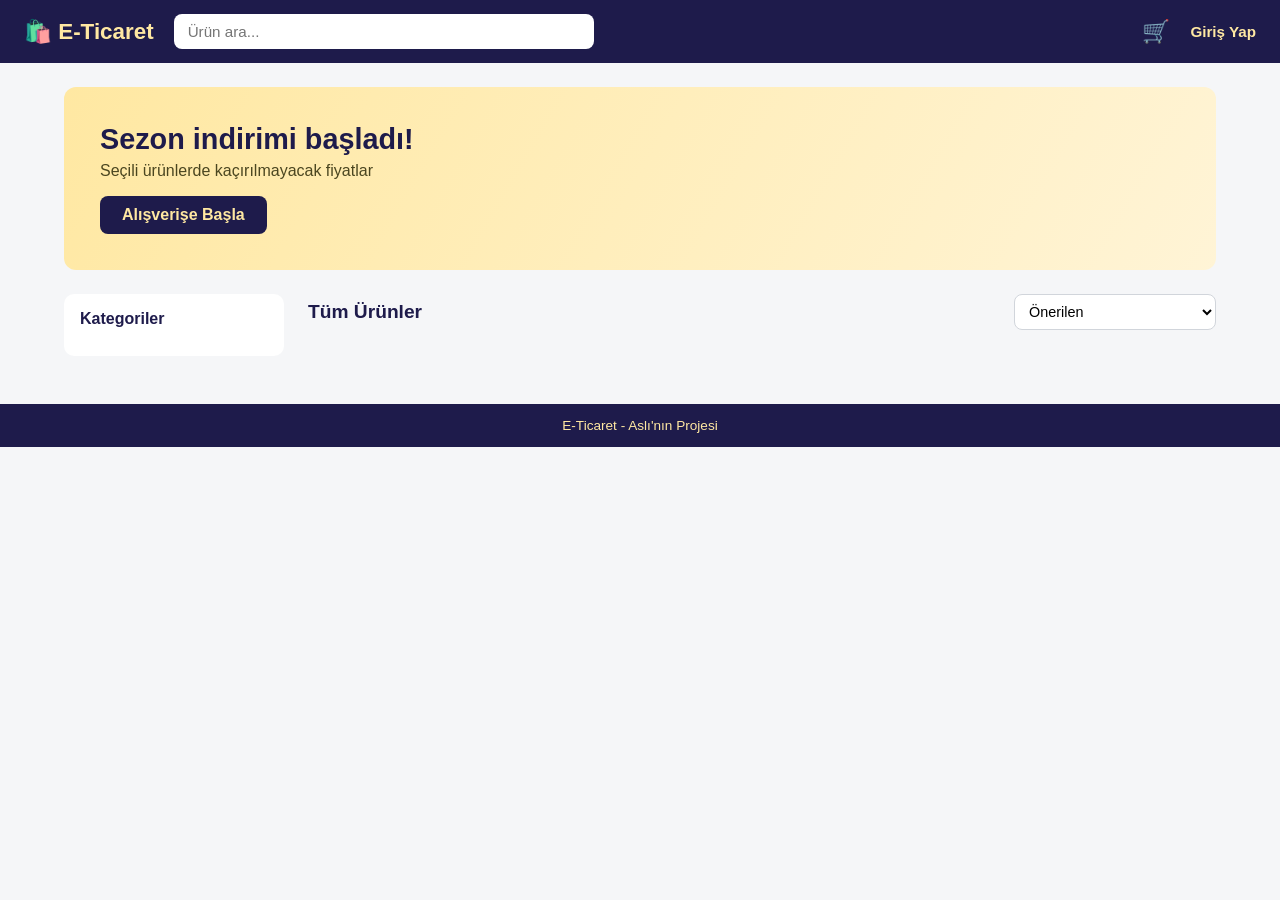
==== frontend/index.html @ d6ccedd5 "Frontend eklendi; günlük ve taslak görseli repodan çıkarıldı; README güncellendi - Login/register, v" ====
<!DOCTYPE html>
<html lang="tr">
<head>
    <meta charset="UTF-8">
    <meta name="viewport" content="width=device-width, initial-scale=1.0">
    <title>E-Ticaret</title>
    <link rel="stylesheet" href="css/style.css">
</head>
<body>
    <header>
        <h1><a href="index.html">🛍️ E-Ticaret</a></h1>
        <input type="text" id="search" placeholder="Ürün ara...">
        <a href="cart.html" class="cart-link" title="Sepetim">🛒<span id="cart-count" class="cart-count"></span></a>
        <nav id="nav"></nav>
    </header>

    <div class="layout">
        <section class="banner">
            <div class="banner-text">
                <h2>Sezon indirimi başladı!</h2>
                <p>Seçili ürünlerde kaçırılmayacak fiyatlar</p>
                <a href="#product-grid" class="banner-btn">Alışverişe Başla</a>
            </div>
        </section>

        <aside>
            <h2>Kategoriler</h2>
            <ul id="category-list"></ul>
        </aside>

        <main>
            <div class="toolbar">
                <h2 id="list-title">Tüm Ürünler</h2>
                <select id="sort">
                    <option value="default">Önerilen</option>
                    <option value="price-asc">Fiyat: Düşükten Yükseğe</option>
                    <option value="price-desc">Fiyat: Yüksekten Düşüğe</option>
                </select>
            </div>
            <div id="product-grid"></div>
        </main>
    </div>

    <footer>
        <p>E-Ticaret - Aslı'nın Projesi</p>
    </footer>

    <script src="js/api.js"></script>
    <script src="js/site.js"></script>
    <script src="js/home.js"></script>
</body>
</html>
---- frontend/css/style.css ----
* {
    box-sizing: border-box;
    margin: 0;
    padding: 0;
}

html {
    scroll-behavior: smooth;
}

body {
    font-family: 'Segoe UI', Tahoma, Geneva, Verdana, sans-serif;
    background: #f5f6f8;
}

/* ===== Üst bar ===== */

header {
    display: flex;
    align-items: center;
    gap: 20px;
    padding: 14px 24px;
    background: #1e1b4b;
    position: sticky;
    top: 0;
    z-index: 10;
}

header h1 {
    font-size: 1.4rem;
}

header h1 a {
    color: rgb(255, 232, 162);
    text-decoration: none;
}

#search {
    flex: 1;
    max-width: 420px;
    padding: 9px 14px;
    border: none;
    border-radius: 8px;
    font-size: 0.95rem;
}

.cart-link {
    margin-left: auto;
    position: relative;
    font-size: 1.4rem;
    text-decoration: none;
}

.cart-count {
    display: none;
    position: absolute;
    top: -6px;
    right: -10px;
    background: #e11d48;
    color: white;
    font-size: 0.7rem;
    font-weight: 600;
    min-width: 18px;
    height: 18px;
    border-radius: 9px;
    align-items: center;
    justify-content: center;
    padding: 0 4px;
}

#nav {
    display: flex;
    gap: 16px;
    align-items: center;
    color: white;
    font-size: 0.95rem;
}

#nav a {
    color: rgb(255, 232, 162);
    text-decoration: none;
    font-weight: 600;
}

#nav a:hover {
    text-decoration: underline;
}

/* ===== Yerleşim ===== */

.layout {
    display: grid;
    grid-template-columns: 220px 1fr;
    gap: 24px;
    max-width: 1200px;
    margin: 0 auto;
    padding: 24px;
}

/* ===== Banner ===== */

.banner {
    grid-column: 1 / -1;  /* 1. kolon çizgisinden en son çizgiye kadar uzan */
    background: linear-gradient(120deg, rgb(255, 232, 162), rgb(255, 244, 214));
    color: #1e1b4b;
    border-radius: 12px;
    padding: 36px;
}

.banner h2 {
    font-size: 1.8rem;
}

.banner p {
    margin-top: 6px;
    color: #4b4620;
}

.banner-btn {
    display: inline-block;
    margin-top: 16px;
    padding: 10px 22px;
    background: #1e1b4b;
    color: rgb(255, 232, 162);
    border-radius: 8px;
    text-decoration: none;
    font-weight: 600;
    transition: transform 0.15s;
}

.banner-btn:hover {
    transform: translateY(-2px);
}

/* ===== Kenar çubuğu ===== */

aside {
    background: white;
    border-radius: 10px;
    padding: 16px;
    align-self: start;
}

aside h2 {
    font-size: 1rem;
    margin-bottom: 12px;
    color: #1e1b4b;
}

#category-list {
    list-style: none;
}

#category-list li {
    padding: 8px 10px;
    border-radius: 8px;
    cursor: pointer;
}

#category-list li:hover {
    background: rgb(255, 244, 214);
}

#category-list li.active {
    background: rgb(255, 232, 162);
    color: #1e1b4b;
    font-weight: 600;
}

/* ===== Araç çubuğu (başlık + sıralama) ===== */

.toolbar {
    display: flex;
    justify-content: space-between;
    align-items: center;
    margin-bottom: 16px;
}

.toolbar h2 {
    font-size: 1.2rem;
    color: #1e1b4b;
}

#sort {
    padding: 8px 10px;
    border: 1px solid #d1d5db;
    border-radius: 8px;
    background: white;
    font-size: 0.9rem;
}

/* ===== Ürün kartları ===== */

#product-grid {
    display: grid;
    grid-template-columns: repeat(auto-fill, minmax(210px, 1fr));
    gap: 18px;
}

.empty {
    color: #888;
}

.product-card {
    background: white;
    border-radius: 10px;
    padding: 14px;
    display: flex;
    flex-direction: column;
    gap: 8px;
    transition: transform 0.15s, box-shadow 0.15s;
}

.product-card:hover {
    transform: translateY(-3px);
    box-shadow: 0 6px 16px rgba(30, 27, 75, 0.12);
}

.card-media {
    position: relative;
    display: block;
}

.card-media img,
.img-placeholder {
    width: 100%;
    height: 150px;
    object-fit: cover;
    border-radius: 8px;
}

.img-placeholder {
    display: flex;
    align-items: center;
    justify-content: center;
    background: rgb(255, 244, 214);
    color: #1e1b4b;
    font-size: 2.5rem;
    font-weight: 600;
}

.stock-badge {
    position: absolute;
    top: 8px;
    left: 8px;
    background: #e11d48;
    color: white;
    font-size: 0.7rem;
    font-weight: 600;
    padding: 3px 8px;
    border-radius: 6px;
}

.product-card h3 {
    font-size: 1.02rem;
}

.product-card h3 a {
    color: #1e1b4b;
    text-decoration: none;
}

.product-card h3 a:hover {
    text-decoration: underline;
}

.product-card p {
    font-size: 0.85rem;
    color: #666;
    flex: 1;
}

.card-footer {
    display: flex;
    justify-content: space-between;
    align-items: center;
}

.card-footer strong {
    color: #1e1b4b;
    font-size: 1.05rem;
}

.card-footer span {
    font-size: 0.8rem;
    color: #888;
}

.add-btn {
    padding: 10px;
    border: none;
    border-radius: 8px;
    background: #1e1b4b;
    color: rgb(255, 232, 162);
    font-size: 0.9rem;
    font-weight: 600;
    cursor: pointer;
    transition: background 0.2s;
}

.add-btn:hover:not(:disabled) {
    background: #312e81;
}

.add-btn:disabled {
    background: #c7c7c7;
    color: #f3f3f3;
    cursor: not-allowed;
}

/* ===== Ürün detay sayfası ===== */

.product-detail {
    grid-column: 1 / -1;
    background: white;
    border-radius: 12px;
    padding: 28px;
    display: grid;
    grid-template-columns: 1fr 1fr;
    gap: 32px;
}

.detail-media img,
.detail-media .img-placeholder {
    width: 100%;
    height: 340px;
    object-fit: cover;
    border-radius: 10px;
    font-size: 5rem;
}

.detail-category {
    color: #888;
    font-size: 0.85rem;
}

.detail-info h2 {
    color: #1e1b4b;
    margin: 6px 0 12px;
}

.detail-desc {
    color: #555;
    line-height: 1.6;
}

.detail-price {
    font-size: 1.8rem;
    font-weight: 700;
    color: #1e1b4b;
    margin: 18px 0 6px;
}

.detail-stock {
    color: #888;
    font-size: 0.9rem;
    margin-bottom: 18px;
}

.product-detail .add-btn {
    width: 100%;
    max-width: 280px;
}

.back-link {
    display: block;
    margin-top: 16px;
    color: #1e1b4b;
    font-size: 0.9rem;
}

/* ===== Alt şerit ===== */

footer {
    background: #1e1b4b;
    color: rgb(255, 232, 162);
    text-align: center;
    padding: 14px;
    font-size: 0.85rem;
    margin-top: 24px;
}

/* ===== Mobil (768px ve altı) ===== */

@media (max-width: 768px) {
    header {
        flex-wrap: wrap;
        gap: 12px;
    }

    #search {
        order: 3;
        flex-basis: 100%;
        max-width: none;
    }

    .layout {
        grid-template-columns: 1fr;
        padding: 16px;
    }

    #category-list {
        display: flex;
        flex-wrap: wrap;
        gap: 6px;
    }

    #category-list li {
        border: 1px solid #eee;
    }

    .product-detail {
        grid-template-columns: 1fr;
    }
}

.cart-page {
    grid-column: 1 / -1;
    background: white;
    border-radius: 12px;
    padding: 24px;
}

.cart-page > h2 { color: #1e1b4b; margin-bottom: 16px; }

.cart-item {
    display: flex;
    align-items: center;
    gap: 16px;
    padding: 12px 0;
    border-bottom: 1px solid #eee;
}

.cart-item img { width: 70px; height: 70px; object-fit: cover; border-radius: 8px; }
.cart-item-info { flex: 1; }
.cart-item-info h3 { font-size: 1rem; color: #1e1b4b; }
.cart-item-info span { font-size: 0.85rem; color: #888; }

.qty-controls { display: flex; align-items: center; gap: 10px; }
.qty-btn {
    width: 28px; height: 28px;
    border: 1px solid #d1d5db;
    border-radius: 6px;
    background: white;
    cursor: pointer;
}
.qty-btn:hover { background: rgb(255, 244, 214); }

.remove-btn { border: none; background: none; cursor: pointer; font-size: 1.1rem; }

.cart-summary {
    display: flex;
    justify-content: flex-end;
    align-items: center;
    gap: 20px;
    margin-top: 16px;
}
.cart-summary .add-btn { width: auto; padding: 12px 24px; }
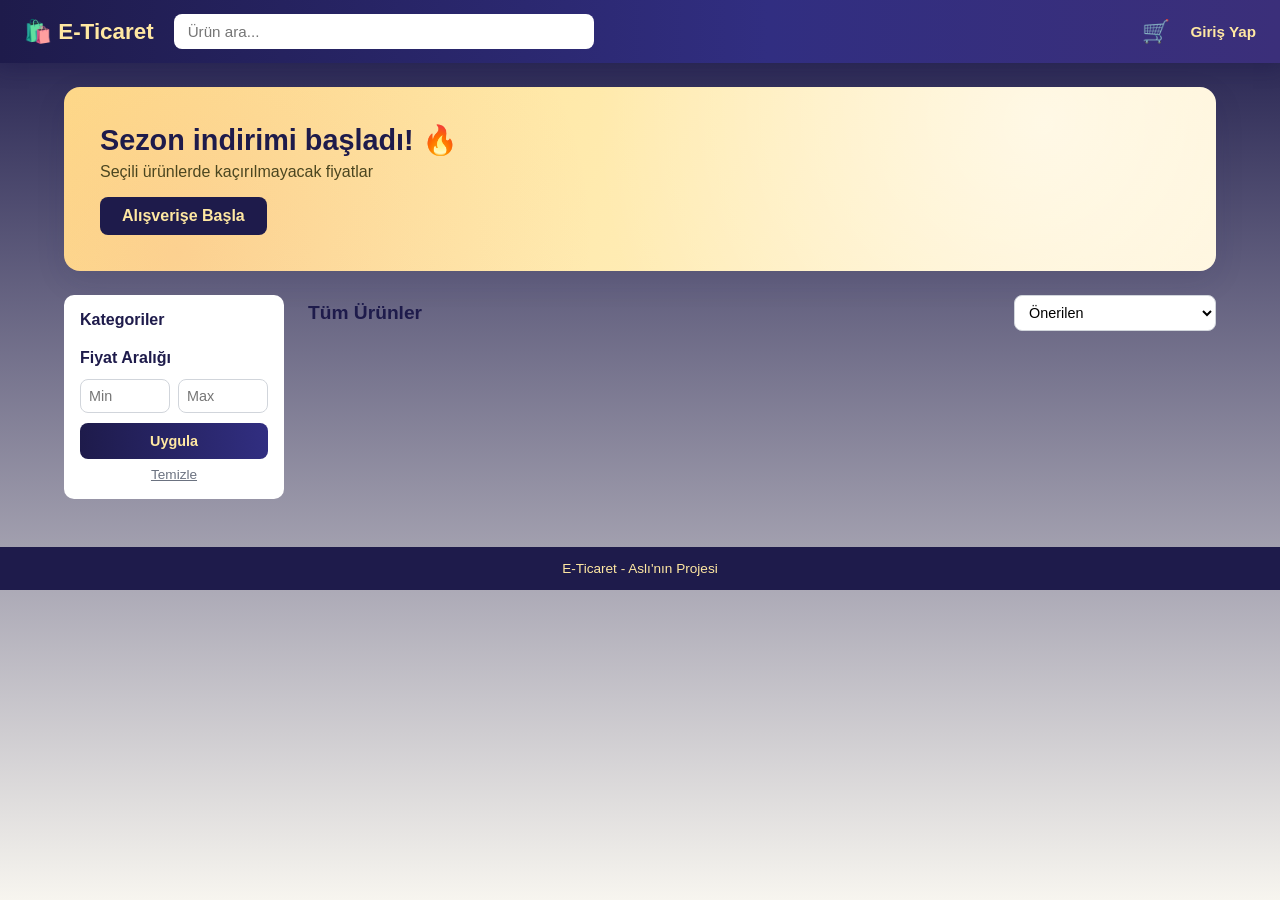
==== commit b2e978a4: "Frontend geliştirmeleri: vitrin, sepet, ürün detay ve ortak katman - index/cart/product sayfaları ve" ====
--- a/frontend/index.html
+++ b/frontend/index.html
@@ -17,15 +17,24 @@
     <div class="layout">
         <section class="banner">
             <div class="banner-text">
-                <h2>Sezon indirimi başladı!</h2>
+                <h2>Sezon indirimi başladı! 🔥</h2>
                 <p>Seçili ürünlerde kaçırılmayacak fiyatlar</p>
                 <a href="#product-grid" class="banner-btn">Alışverişe Başla</a>
             </div>
+            <div id="sale-strip" class="sale-strip"></div>
         </section>
 
         <aside>
             <h2>Kategoriler</h2>
             <ul id="category-list"></ul>
+
+            <h2 class="filter-title">Fiyat Aralığı</h2>
+            <div class="price-filter">
+                <input type="number" id="price-min" placeholder="Min" min="0">
+                <input type="number" id="price-max" placeholder="Max" min="0">
+            </div>
+            <button id="price-apply" class="add-btn filter-apply">Uygula</button>
+            <button id="price-clear" class="filter-clear">Temizle</button>
         </aside>
 
         <main>
--- a/frontend/css/style.css
+++ b/frontend/css/style.css
@@ -10,7 +10,9 @@
 
 body {
     font-family: 'Segoe UI', Tahoma, Geneva, Verdana, sans-serif;
-    background: #f5f6f8;
+    background: linear-gradient(180deg, #1e1b4b 0%, #f7f5ef 100%);
+    min-height: 100vh;
+    color: #1f2937;
 }
 
 /* ===== Üst bar ===== */
@@ -20,10 +22,11 @@
     align-items: center;
     gap: 20px;
     padding: 14px 24px;
-    background: #1e1b4b;
+    background: linear-gradient(90deg, #1e1b4b 0%, #312e81 60%, #3b2f7a 100%);
     position: sticky;
     top: 0;
     z-index: 10;
+    box-shadow: 0 4px 18px rgba(30, 27, 75, 0.35);
 }
 
 header h1 {
@@ -101,10 +104,14 @@
 
 .banner {
     grid-column: 1 / -1;  /* 1. kolon çizgisinden en son çizgiye kadar uzan */
-    background: linear-gradient(120deg, rgb(255, 232, 162), rgb(255, 244, 214));
-    color: #1e1b4b;
-    border-radius: 12px;
+    background:
+        radial-gradient(circle at 85% 20%, rgba(255, 255, 255, 0.55), transparent 45%),
+        radial-gradient(circle at 10% 90%, rgba(225, 29, 72, 0.10), transparent 40%),
+        linear-gradient(120deg, rgb(255, 226, 140), rgb(255, 244, 214));
+    color: #1e1b4b;
+    border-radius: 16px;
     padding: 36px;
+    box-shadow: 0 10px 30px rgba(30, 27, 75, 0.10);
 }
 
 .banner h2 {
@@ -139,6 +146,11 @@
     border-radius: 10px;
     padding: 16px;
     align-self: start;
+    /* Aşağı kaydırınca kategoriler ekranda sabit kalır (header'ın altında) */
+    position: sticky;
+    top: 84px;
+    max-height: calc(100vh - 100px);
+    overflow-y: auto;
 }
 
 aside h2 {
@@ -203,22 +215,34 @@
 
 .product-card {
     background: white;
-    border-radius: 10px;
+    border: 1px solid #eceaf5;
+    border-radius: 14px;
     padding: 14px;
     display: flex;
     flex-direction: column;
     gap: 8px;
-    transition: transform 0.15s, box-shadow 0.15s;
+    transition: transform 0.18s, box-shadow 0.18s, border-color 0.18s;
 }
 
 .product-card:hover {
-    transform: translateY(-3px);
-    box-shadow: 0 6px 16px rgba(30, 27, 75, 0.12);
+    transform: translateY(-4px);
+    box-shadow: 0 12px 28px rgba(30, 27, 75, 0.16);
+    border-color: rgb(255, 232, 162);
 }
 
 .card-media {
     position: relative;
     display: block;
+    overflow: hidden;
+    border-radius: 8px;
+}
+
+.card-media img {
+    transition: transform 0.3s;
+}
+
+.product-card:hover .card-media img {
+    transform: scale(1.06);
 }
 
 .card-media img,
@@ -290,16 +314,17 @@
     padding: 10px;
     border: none;
     border-radius: 8px;
-    background: #1e1b4b;
+    background: linear-gradient(90deg, #1e1b4b, #312e81);
     color: rgb(255, 232, 162);
     font-size: 0.9rem;
     font-weight: 600;
     cursor: pointer;
-    transition: background 0.2s;
+    transition: filter 0.2s, transform 0.1s;
 }
 
 .add-btn:hover:not(:disabled) {
-    background: #312e81;
+    filter: brightness(1.25);
+    transform: translateY(-1px);
 }
 
 .add-btn:disabled {
@@ -380,6 +405,235 @@
     margin-top: 24px;
 }
 
+/* ===== Sipariş geçmişi ===== */
+
+.orders-page {
+    grid-column: 1 / -1;
+}
+
+.orders-page > h2 {
+    color: #1e1b4b;
+    margin-bottom: 16px;
+}
+
+.order-card {
+    background: white;
+    border-radius: 12px;
+    padding: 18px;
+    margin-bottom: 14px;
+}
+
+.order-header {
+    display: flex;
+    justify-content: space-between;
+    align-items: center;
+    margin-bottom: 10px;
+}
+
+.order-header strong {
+    color: #1e1b4b;
+}
+
+.order-date {
+    margin-left: 10px;
+    font-size: 0.85rem;
+    color: #888;
+}
+
+.status {
+    padding: 4px 12px;
+    border-radius: 999px;
+    font-size: 0.8rem;
+    font-weight: 600;
+}
+
+.status-pending  { background: #fef3c7; color: #92400e; }
+.status-approved { background: #d1fae5; color: #065f46; }
+.status-rejected { background: #fee2e2; color: #991b1b; }
+
+.order-items {
+    list-style: none;
+    color: #555;
+    font-size: 0.9rem;
+    line-height: 1.8;
+}
+
+.order-total {
+    margin-top: 10px;
+    text-align: right;
+    color: #1e1b4b;
+}
+
+/* ===== Yönetim paneli ===== */
+
+.admin-page {
+    grid-column: 1 / -1;
+}
+
+.admin-page > h2 {
+    color: #1e1b4b;
+    margin-bottom: 16px;
+}
+
+.tabs {
+    display: flex;
+    gap: 8px;
+    flex-wrap: wrap;
+    margin-bottom: 18px;
+}
+
+.tab-btn {
+    padding: 9px 18px;
+    border: 1px solid #d1d5db;
+    border-radius: 999px;
+    background: white;
+    cursor: pointer;
+    font-weight: 600;
+    color: #555;
+    transition: all 0.15s;
+}
+
+.tab-btn:hover:not(.active) {
+    border-color: #1e1b4b;
+    color: #1e1b4b;
+}
+
+.tab-btn.active {
+    background: #1e1b4b;
+    color: rgb(255, 232, 162);
+    border-color: #1e1b4b;
+}
+
+.tab-panel {
+    display: none;
+}
+
+.tab-panel.active {
+    display: block;
+}
+
+.admin-table {
+    width: 100%;
+    background: white;
+    border-radius: 10px;
+    border-collapse: collapse;
+    overflow: hidden;
+    font-size: 0.9rem;
+}
+
+.admin-table th {
+    background: #1e1b4b;
+    color: rgb(255, 232, 162);
+    text-align: left;
+    padding: 10px 12px;
+}
+
+.admin-table td {
+    padding: 10px 12px;
+    border-bottom: 1px solid #eee;
+    vertical-align: middle;
+}
+
+.admin-table img {
+    width: 42px;
+    height: 42px;
+    object-fit: cover;
+    border-radius: 6px;
+}
+
+.btn-approve, .btn-reject, .btn-edit, .btn-delete {
+    border: none;
+    border-radius: 6px;
+    padding: 6px 10px;
+    cursor: pointer;
+    font-size: 0.8rem;
+    font-weight: 600;
+    margin-right: 4px;
+}
+
+.btn-approve { background: #d1fae5; color: #065f46; }
+.btn-reject, .btn-delete { background: #fee2e2; color: #991b1b; }
+.btn-edit { background: #fef3c7; color: #92400e; }
+
+.admin-form {
+    display: flex;
+    flex-wrap: wrap;
+    gap: 10px;
+    background: white;
+    border-radius: 10px;
+    padding: 16px;
+    margin-bottom: 16px;
+}
+
+.admin-form input,
+.admin-form select {
+    padding: 9px 12px;
+    border: 1px solid #d1d5db;
+    border-radius: 8px;
+    font-size: 0.9rem;
+    flex: 1;
+    min-width: 140px;
+}
+
+.admin-form .add-btn {
+    width: auto;
+    padding: 9px 18px;
+}
+
+.btn-cancel {
+    border: 1px solid #d1d5db;
+    background: white;
+    border-radius: 8px;
+    padding: 9px 14px;
+    cursor: pointer;
+}
+
+.stats-grid {
+    display: grid;
+    grid-template-columns: repeat(auto-fit, minmax(170px, 1fr));
+    gap: 14px;
+}
+
+.stat-card {
+    background: white;
+    border-radius: 10px;
+    border-left: 4px solid rgb(255, 210, 100);
+    padding: 18px;
+    display: flex;
+    flex-direction: column;
+    gap: 6px;
+    box-shadow: 0 3px 10px rgba(30, 27, 75, 0.06);
+}
+
+.stat-card span {
+    color: #888;
+    font-size: 0.85rem;
+}
+
+.stat-card strong {
+    color: #1e1b4b;
+    font-size: 1.5rem;
+}
+
+.category-admin-list {
+    list-style: none;
+    background: white;
+    border-radius: 10px;
+    padding: 8px 16px;
+}
+
+.category-admin-list li {
+    display: flex;
+    justify-content: space-between;
+    align-items: center;
+    padding: 8px 0;
+    border-bottom: 1px solid #eee;
+}
+
+.category-admin-list li:last-child {
+    border-bottom: none;
+}
+
 /* ===== Mobil (768px ve altı) ===== */
 
 @media (max-width: 768px) {
@@ -409,6 +663,11 @@
         border: 1px solid #eee;
     }
 
+    aside {
+        position: static;
+        max-height: none;
+    }
+
     .product-detail {
         grid-template-columns: 1fr;
     }
@@ -455,4 +714,229 @@
     gap: 20px;
     margin-top: 16px;
 }
-.cart-summary .add-btn { width: auto; padding: 12px 24px; }+.cart-summary .add-btn { width: auto; padding: 12px 24px; }
+
+/* ===== İndirim gösterimi ===== */
+
+.price-old {
+    text-decoration: line-through;
+    color: #9ca3af;
+    font-weight: 400;
+    font-size: 0.9em;
+    margin-right: 6px;
+}
+
+.price-new {
+    color: #e11d48;
+    font-weight: 700;
+}
+
+.discount-badge {
+    position: absolute;
+    top: 8px;
+    right: 8px;
+    background: linear-gradient(120deg, #e11d48, #f43f5e);
+    color: white;
+    font-size: 0.75rem;
+    font-weight: 700;
+    padding: 3px 8px;
+    border-radius: 6px;
+    box-shadow: 0 2px 8px rgba(225, 29, 72, 0.4);
+}
+
+/* Banner altındaki indirimli ürün şeridi */
+.sale-strip {
+    display: none;
+    gap: 14px;
+    overflow-x: auto;
+    margin-top: 22px;
+    padding-bottom: 6px;
+}
+
+.sale-card {
+    position: relative;
+    min-width: 170px;
+    max-width: 170px;
+    background: white;
+    border-radius: 12px;
+    padding: 10px;
+    text-decoration: none;
+    color: #1e1b4b;
+    box-shadow: 0 4px 12px rgba(30, 27, 75, 0.12);
+    transition: transform 0.15s;
+}
+
+.sale-card:hover {
+    transform: translateY(-3px);
+}
+
+.sale-card img,
+.sale-card .img-placeholder {
+    width: 100%;
+    height: 100px;
+    object-fit: cover;
+    border-radius: 8px;
+    font-size: 2rem;
+}
+
+.sale-card h4 {
+    font-size: 0.9rem;
+    margin: 8px 0 4px;
+}
+
+/* ===== Yeni sipariş durumları ===== */
+
+.status-shipped   { background: #dbeafe; color: #1e40af; }
+.status-delivered { background: #ede9fe; color: #5b21b6; }
+
+/* ===== Yönetim ek stilleri ===== */
+
+.admin-table tbody tr:hover {
+    background: #faf9f4;
+}
+
+.row-inactive {
+    opacity: 0.55;
+}
+
+.badge-inactive {
+    background: #e5e7eb;
+    color: #6b7280;
+    font-size: 0.7rem;
+    font-weight: 600;
+    padding: 2px 6px;
+    border-radius: 6px;
+}
+
+.btn-activate {
+    border: none;
+    border-radius: 6px;
+    padding: 6px 10px;
+    cursor: pointer;
+    font-size: 0.8rem;
+    font-weight: 600;
+    background: #d1fae5;
+    color: #065f46;
+}
+
+.stock-input {
+    width: 70px;
+    padding: 5px 8px;
+    border: 1px solid #d1d5db;
+    border-radius: 6px;
+}
+
+.btn-stock {
+    border: none;
+    border-radius: 6px;
+    padding: 5px 8px;
+    cursor: pointer;
+    background: #1e1b4b;
+    color: rgb(255, 232, 162);
+    font-weight: 700;
+}
+
+.tab-hint {
+    color: #6b7280;
+    font-size: 0.88rem;
+    margin-bottom: 10px;
+}
+
+/* Düzenleme modunda form belirgin olsun */
+.admin-form.editing {
+    outline: 2px solid rgb(255, 210, 100);
+    box-shadow: 0 0 0 5px rgba(255, 210, 100, 0.25);
+}
+
+.admin-form input:focus,
+.admin-form select:focus,
+#search:focus {
+    outline: 2px solid #312e81;
+    outline-offset: 1px;
+}
+
+.admin-table input[type="datetime-local"] {
+    padding: 5px 6px;
+    border: 1px solid #d1d5db;
+    border-radius: 6px;
+    font-size: 0.8rem;
+}
+
+.disc-price {
+    width: 110px;
+    padding: 5px 8px;
+    border: 1px solid #d1d5db;
+    border-radius: 6px;
+}
+
+/* ===== Ana sayfaya dön ===== */
+
+.back-home {
+    display: inline-block;
+    margin-bottom: 14px;
+    padding: 8px 16px;
+    background: white;
+    border: 1px solid #d1d5db;
+    border-radius: 999px;
+    color: #1e1b4b;
+    text-decoration: none;
+    font-weight: 600;
+    font-size: 0.9rem;
+    transition: all 0.15s;
+}
+
+.back-home:hover {
+    border-color: #1e1b4b;
+    box-shadow: 0 3px 10px rgba(30, 27, 75, 0.12);
+}
+
+/* ===== Fiyat aralığı filtresi ===== */
+
+.filter-title {
+    margin-top: 20px;
+}
+
+.price-filter {
+    display: flex;
+    align-items: center;
+    gap: 8px;
+    margin-bottom: 10px;
+}
+
+.price-filter input {
+    width: 100%;
+    min-width: 0;
+    padding: 8px;
+    border: 1px solid #d1d5db;
+    border-radius: 8px;
+    font-size: 0.9rem;
+}
+
+.filter-apply {
+    width: 100%;
+    margin-bottom: 6px;
+}
+
+.filter-clear {
+    width: 100%;
+    background: none;
+    border: none;
+    color: #6b7280;
+    cursor: pointer;
+    font-size: 0.85rem;
+    text-decoration: underline;
+}
+
+/* ===== Kalem bazlı sipariş kararı ===== */
+
+.item-pick {
+    display: block;
+    font-size: 0.85rem;
+    white-space: nowrap;
+    cursor: pointer;
+}
+
+.item-rejected {
+    text-decoration: line-through;
+    color: #9ca3af;
+}
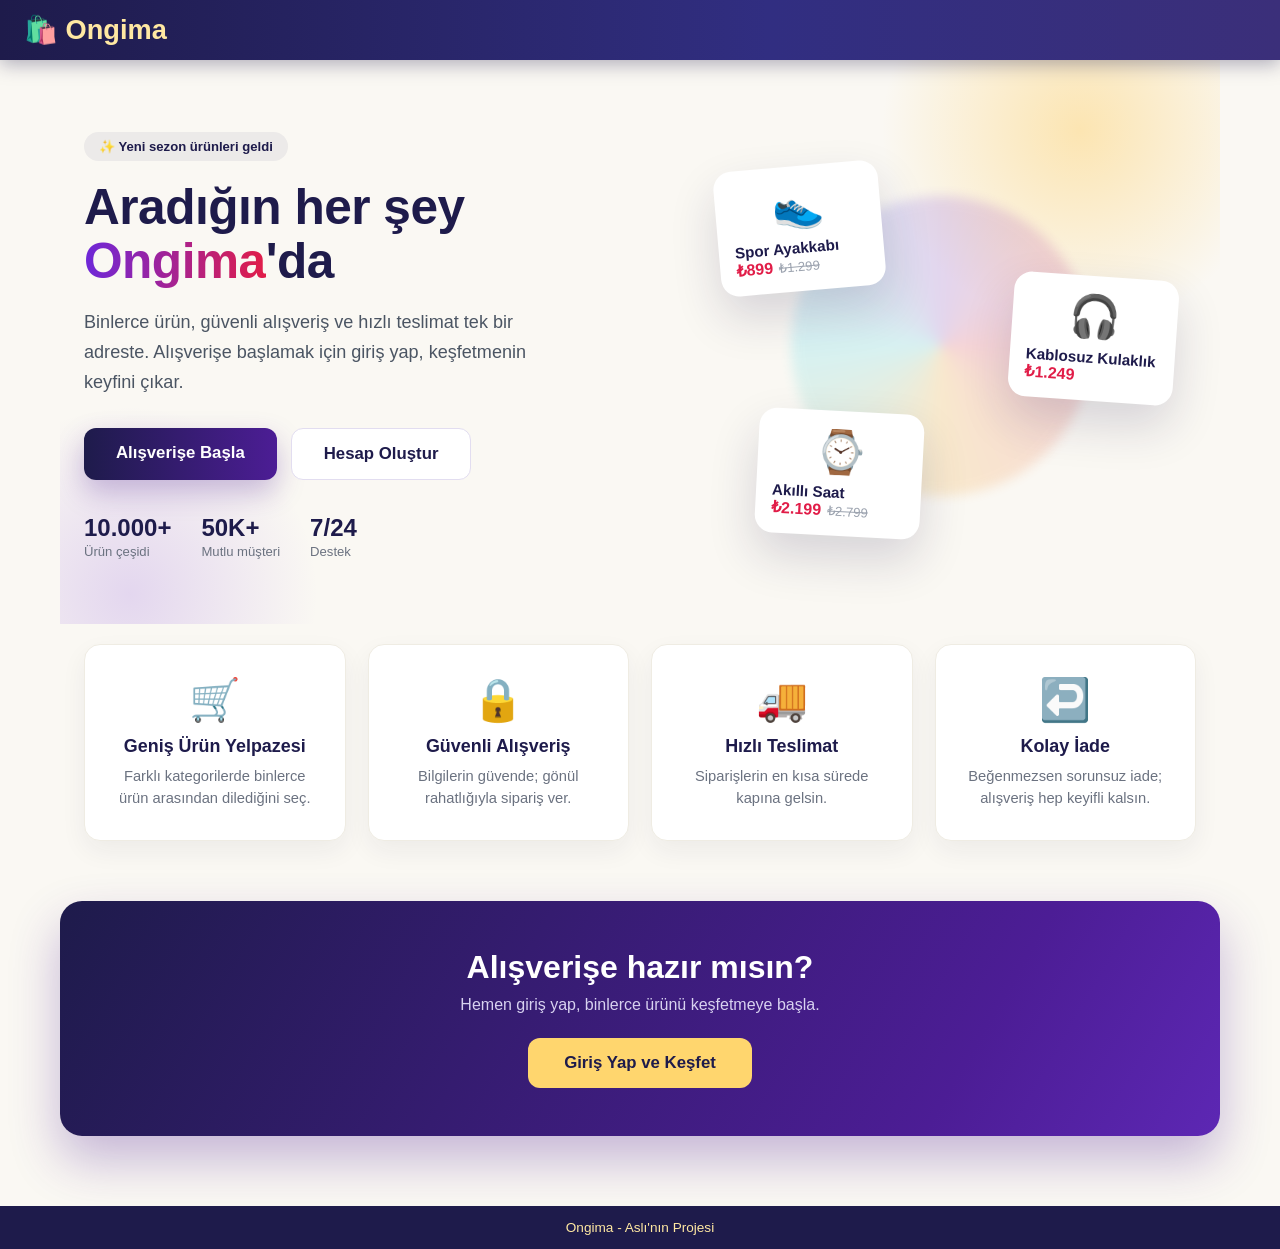
==== commit 798c54f1: "Kupon, favori, yorum, profil, gizemli kutu ve chatbot özelliklerini ekle - Kuponlar, favoriler, ürün" ====
--- a/frontend/index.html
+++ b/frontend/index.html
@@ -3,59 +3,417 @@
 <head>
     <meta charset="UTF-8">
     <meta name="viewport" content="width=device-width, initial-scale=1.0">
-    <title>E-Ticaret</title>
+    <title>Ongima</title>
     <link rel="stylesheet" href="css/style.css">
+    <style>
+        /* ===== Tanıtım (landing) sayfası ===== */
+        body { background: #faf8f3; }
+
+        /* ---- Hero ---- */
+        .hero {
+            position: relative;
+            overflow: hidden;
+            display: grid;
+            grid-template-columns: 1.05fr 0.95fr;
+            align-items: center;
+            gap: 40px;
+            max-width: 1160px;
+            margin: 0 auto;
+            padding: 72px 24px 64px;
+        }
+        /* Dekoratif ışık lekeleri */
+        .hero::before,
+        .hero::after {
+            content: "";
+            position: absolute;
+            border-radius: 50%;
+            z-index: 0;
+        }
+        .hero::before {
+            top: -130px; right: -60px;
+            width: 400px; height: 400px;
+            background: radial-gradient(circle, rgba(255, 200, 80, 0.40), transparent 70%);
+        }
+        .hero::after {
+            bottom: -160px; left: -120px;
+            width: 380px; height: 380px;
+            background: radial-gradient(circle, rgba(109, 40, 217, 0.16), transparent 70%);
+        }
+
+        .hero-content { position: relative; z-index: 1; }
+        .eyebrow {
+            display: inline-block;
+            background: rgba(30, 27, 75, 0.06);
+            color: #1e1b4b;
+            font-weight: 600;
+            font-size: 0.82rem;
+            padding: 7px 15px;
+            border-radius: 999px;
+            margin-bottom: 20px;
+        }
+        .hero-content h2 {
+            font-size: 3.1rem;
+            line-height: 1.08;
+            color: #1e1b4b;
+            letter-spacing: -0.5px;
+        }
+        .hero-content h2 .accent {
+            background: linear-gradient(90deg, #6d28d9, #e11d48, #f59e0b, #6d28d9);
+            background-size: 300% 100%;
+            -webkit-background-clip: text;
+            background-clip: text;
+            color: transparent;
+            animation: accentShimmer 6s ease infinite;
+        }
+        @keyframes accentShimmer {
+            0% { background-position: 0% 50%; }
+            50% { background-position: 100% 50%; }
+            100% { background-position: 0% 50%; }
+        }
+        .hero-content .lead {
+            margin: 20px 0 30px;
+            font-size: 1.13rem;
+            color: #4b5563;
+            max-width: 480px;
+            line-height: 1.65;
+        }
+
+        .hero-actions { display: flex; gap: 14px; flex-wrap: wrap; }
+        .btn-primary {
+            padding: 15px 32px;
+            background: linear-gradient(90deg, #1e1b4b, #4c1d95);
+            color: #fff;
+            border-radius: 12px;
+            text-decoration: none;
+            font-weight: 700;
+            font-size: 1.05rem;
+            box-shadow: 0 12px 28px rgba(76, 29, 149, 0.28);
+            transition: transform 0.15s, box-shadow 0.15s;
+        }
+        .btn-primary:hover { transform: translateY(-2px); box-shadow: 0 16px 34px rgba(76, 29, 149, 0.36); }
+        .btn-ghost {
+            padding: 15px 32px;
+            background: #fff;
+            color: #1e1b4b;
+            border: 1.5px solid #e2ddf0;
+            border-radius: 12px;
+            text-decoration: none;
+            font-weight: 600;
+            font-size: 1.05rem;
+            transition: border-color 0.15s, transform 0.15s;
+        }
+        .btn-ghost:hover { border-color: #1e1b4b; transform: translateY(-2px); }
+
+        .trust-row { display: flex; gap: 30px; margin-top: 34px; }
+        .trust-row strong { display: block; font-size: 1.5rem; color: #1e1b4b; }
+        .trust-row span { font-size: 0.82rem; color: #6b7280; }
+
+        /* ---- Hero görseli: yüzen ürün kartları ---- */
+        .hero-visual { position: relative; z-index: 1; height: 400px; }
+        .glow-circle {
+            position: absolute;
+            top: 50%; left: 50%;
+            transform: translate(-50%, -50%);
+            width: 300px; height: 300px;
+            border-radius: 50%;
+            background: conic-gradient(from 0deg, #6d28d9, #e11d48, #f59e0b, #22d3ee, #6d28d9);
+            opacity: 0.16;
+            filter: blur(6px);
+            animation: glowSpin 18s linear infinite;
+        }
+        @keyframes glowSpin {
+            from { transform: translate(-50%, -50%) rotate(0deg); }
+            to { transform: translate(-50%, -50%) rotate(360deg); }
+        }
+        .float-card {
+            position: absolute;
+            background: #fff;
+            border-radius: 18px;
+            padding: 16px;
+            width: 165px;
+            box-shadow: 0 22px 48px rgba(30, 27, 75, 0.16);
+            animation: floaty 5s ease-in-out infinite;
+        }
+        .float-card .fc-emoji {
+            font-size: 2.6rem;
+            display: block;
+            text-align: center;
+            margin-bottom: 8px;
+        }
+        .float-card h4 { color: #1e1b4b; font-size: 0.95rem; }
+        .float-card .fc-price { color: #e11d48; font-weight: 700; font-size: 1rem; }
+        .float-card .fc-old { color: #9ca3af; text-decoration: line-through; font-size: 0.82rem; margin-left: 6px; }
+
+        .fc-1 { top: 20px; left: 30px; transform: rotate(-5deg); animation-delay: 0s; }
+        .fc-2 { top: 130px; right: 20px; transform: rotate(4deg); animation-delay: 0.8s; }
+        .fc-3 { bottom: 10px; left: 70px; transform: rotate(3deg); animation-delay: 1.6s; }
+
+        @keyframes floaty {
+            0%, 100% { translate: 0 0; }
+            50% { translate: 0 -12px; }
+        }
+
+        /* ---- Güven / özellik / CTA bölümleri ---- */
+        .features {
+            max-width: 1160px;
+            margin: 0 auto;
+            padding: 20px 24px 60px;
+            display: grid;
+            grid-template-columns: repeat(auto-fit, minmax(230px, 1fr));
+            gap: 22px;
+        }
+        .feature-card {
+            background: #fff;
+            border: 1px solid #efece3;
+            border-radius: 16px;
+            padding: 30px 24px;
+            text-align: center;
+            box-shadow: 0 10px 26px rgba(30, 27, 75, 0.06);
+            transition: transform 0.18s, box-shadow 0.18s;
+        }
+        .feature-card:hover { transform: translateY(-5px); box-shadow: 0 18px 38px rgba(30, 27, 75, 0.12); }
+        .feature-card .icon { font-size: 2.6rem; }
+        .feature-card h3 { color: #1e1b4b; margin: 12px 0 8px; font-size: 1.12rem; }
+        .feature-card p { color: #6b7280; font-size: 0.92rem; line-height: 1.55; }
+
+        .cta-band {
+            max-width: 1160px;
+            margin: 0 auto 70px;
+            padding: 48px 40px;
+            border-radius: 22px;
+            background: linear-gradient(120deg, #1e1b4b 0%, #4c1d95 35%, #7c3aed 65%, #db2777 100%);
+            background-size: 220% 220%;
+            animation: ctaFlow 12s ease infinite;
+            color: #fff;
+            text-align: center;
+            box-shadow: 0 24px 50px rgba(76, 29, 149, 0.30);
+        }
+        @keyframes ctaFlow {
+            0% { background-position: 0% 50%; }
+            50% { background-position: 100% 50%; }
+            100% { background-position: 0% 50%; }
+        }
+        .cta-band h2 { font-size: 2rem; margin-bottom: 10px; }
+        .cta-band p { color: #d8d2f0; margin-bottom: 24px; }
+        .cta-band .btn-gold {
+            display: inline-block;
+            padding: 15px 36px;
+            background: rgb(255, 214, 110);
+            color: #1e1b4b;
+            border-radius: 12px;
+            text-decoration: none;
+            font-weight: 700;
+            font-size: 1.05rem;
+            transition: transform 0.15s;
+        }
+        .cta-band .btn-gold:hover { transform: translateY(-2px); }
+
+        /* ---- Bölüm başlığı ---- */
+        .section { max-width: 1160px; margin: 0 auto; padding: 26px 24px; }
+        .section-head {
+            display: flex;
+            justify-content: space-between;
+            align-items: flex-end;
+            gap: 12px;
+            flex-wrap: wrap;
+            margin-bottom: 22px;
+        }
+        .section-head h2 { color: #1e1b4b; font-size: 1.7rem; }
+        .section-head p { color: #6b7280; font-size: 0.95rem; margin-top: 4px; }
+        .see-all { color: #6d28d9; font-weight: 600; text-decoration: none; white-space: nowrap; }
+        .see-all:hover { text-decoration: underline; }
+
+        /* ---- Kategori çipleri ---- */
+        .cat-chips { display: flex; flex-wrap: wrap; gap: 12px; }
+        .cat-chip {
+            background: #fff;
+            border: 1px solid #efece3;
+            border-radius: 999px;
+            padding: 12px 22px;
+            color: #1e1b4b;
+            font-weight: 600;
+            text-decoration: none;
+            box-shadow: 0 6px 16px rgba(30, 27, 75, 0.05);
+            transition: transform 0.15s, border-color 0.15s, box-shadow 0.15s;
+        }
+        .cat-chip:hover {
+            transform: translateY(-3px);
+            border-color: #6d28d9;
+            box-shadow: 0 12px 24px rgba(109, 40, 217, 0.14);
+        }
+
+        /* ---- Ürün önizleme kartları ---- */
+        .landing-grid {
+            display: grid;
+            grid-template-columns: repeat(auto-fill, minmax(210px, 1fr));
+            gap: 18px;
+        }
+        .pcard {
+            position: relative;
+            background: #fff;
+            border: 1px solid #efece3;
+            border-radius: 14px;
+            padding: 14px;
+            text-decoration: none;
+            display: flex;
+            flex-direction: column;
+            gap: 8px;
+            transition: transform 0.18s, box-shadow 0.18s, border-color 0.18s;
+        }
+        .pcard:hover {
+            transform: translateY(-4px);
+            box-shadow: 0 14px 30px rgba(30, 27, 75, 0.14);
+            border-color: rgb(255, 232, 162);
+        }
+        .pcard-media, .pcard-ph {
+            width: 100%;
+            height: 150px;
+            object-fit: cover;
+            border-radius: 8px;
+        }
+        .pcard-ph {
+            display: flex;
+            align-items: center;
+            justify-content: center;
+            background: rgb(255, 244, 214);
+            color: #1e1b4b;
+            font-size: 2.4rem;
+            font-weight: 600;
+        }
+        .pcard h3 { color: #1e1b4b; font-size: 1rem; }
+        .pcard .p-price { color: #1e1b4b; font-weight: 700; }
+        .pcard .p-old { color: #9ca3af; text-decoration: line-through; font-size: 0.85rem; margin-right: 6px; }
+        .pcard .p-new { color: #e11d48; font-weight: 700; }
+        .p-badge {
+            position: absolute;
+            top: 10px; right: 10px;
+            background: linear-gradient(120deg, #e11d48, #f43f5e);
+            color: #fff;
+            font-size: 0.72rem;
+            font-weight: 700;
+            padding: 3px 8px;
+            border-radius: 6px;
+        }
+        .view-hint { margin-top: auto; font-size: 0.82rem; color: #6d28d9; font-weight: 600; }
+
+        @media (max-width: 860px) {
+            .hero { grid-template-columns: 1fr; padding: 50px 20px 40px; }
+            .hero-content h2 { font-size: 2.3rem; }
+            .hero-visual { display: none; }
+        }
+
+        /* Hareket hassasiyeti olan kullanıcı için tüm dekoratif animasyonlar kapatılır */
+        @media (prefers-reduced-motion: reduce) {
+            .accent, .glow-circle, .cta-band, .float-card { animation: none; }
+        }
+    </style>
 </head>
 <body>
     <header>
-        <h1><a href="index.html">🛍️ E-Ticaret</a></h1>
-        <input type="text" id="search" placeholder="Ürün ara...">
-        <a href="cart.html" class="cart-link" title="Sepetim">🛒<span id="cart-count" class="cart-count"></span></a>
-        <nav id="nav"></nav>
+        <h1><a href="index.html">🛍️ Ongima</a></h1>
     </header>
 
-    <div class="layout">
-        <section class="banner">
-            <div class="banner-text">
-                <h2>Sezon indirimi başladı! 🔥</h2>
-                <p>Seçili ürünlerde kaçırılmayacak fiyatlar</p>
-                <a href="#product-grid" class="banner-btn">Alışverişe Başla</a>
-            </div>
-            <div id="sale-strip" class="sale-strip"></div>
-        </section>
-
-        <aside>
-            <h2>Kategoriler</h2>
-            <ul id="category-list"></ul>
-
-            <h2 class="filter-title">Fiyat Aralığı</h2>
-            <div class="price-filter">
-                <input type="number" id="price-min" placeholder="Min" min="0">
-                <input type="number" id="price-max" placeholder="Max" min="0">
-            </div>
-            <button id="price-apply" class="add-btn filter-apply">Uygula</button>
-            <button id="price-clear" class="filter-clear">Temizle</button>
-        </aside>
-
-        <main>
-            <div class="toolbar">
-                <h2 id="list-title">Tüm Ürünler</h2>
-                <select id="sort">
-                    <option value="default">Önerilen</option>
-                    <option value="price-asc">Fiyat: Düşükten Yükseğe</option>
-                    <option value="price-desc">Fiyat: Yüksekten Düşüğe</option>
-                </select>
-            </div>
-            <div id="product-grid"></div>
-        </main>
-    </div>
+    <!-- ===== Hero ===== -->
+    <section class="hero">
+        <div class="hero-content">
+            <span class="eyebrow">✨ Yeni sezon ürünleri geldi</span>
+            <h2>Aradığın her şey <span class="accent">Ongima</span>'da</h2>
+            <p class="lead">
+                Binlerce ürün, güvenli alışveriş ve hızlı teslimat tek bir adreste.
+                Alışverişe başlamak için giriş yap, keşfetmenin keyfini çıkar.
+            </p>
+            <div class="hero-actions">
+                <a href="login.html" class="btn-primary">Alışverişe Başla</a>
+                <a href="register.html" class="btn-ghost">Hesap Oluştur</a>
+            </div>
+            <div class="trust-row">
+                <div><strong>10.000+</strong><span>Ürün çeşidi</span></div>
+                <div><strong>50K+</strong><span>Mutlu müşteri</span></div>
+                <div><strong>7/24</strong><span>Destek</span></div>
+            </div>
+        </div>
+
+        <div class="hero-visual">
+            <div class="glow-circle"></div>
+            <div class="float-card fc-1">
+                <span class="fc-emoji">👟</span>
+                <h4>Spor Ayakkabı</h4>
+                <div><span class="fc-price">₺899</span><span class="fc-old">₺1.299</span></div>
+            </div>
+            <div class="float-card fc-2">
+                <span class="fc-emoji">🎧</span>
+                <h4>Kablosuz Kulaklık</h4>
+                <div><span class="fc-price">₺1.249</span></div>
+            </div>
+            <div class="float-card fc-3">
+                <span class="fc-emoji">⌚</span>
+                <h4>Akıllı Saat</h4>
+                <div><span class="fc-price">₺2.199</span><span class="fc-old">₺2.799</span></div>
+            </div>
+        </div>
+    </section>
+
+    <!-- ===== Kategoriler ===== -->
+    <section class="section" id="categories-section">
+        <div class="section-head">
+            <div>
+                <h2>Kategorilere Göz At</h2>
+                <p>İhtiyacın olan her şey kategorilere ayrılmış halde.</p>
+            </div>
+            <a href="shop.html" class="see-all">Tümünü Gör →</a>
+        </div>
+        <div id="landing-categories" class="cat-chips"></div>
+    </section>
+
+    <!-- ===== Ürün önizlemesi ===== -->
+    <section class="section" id="products-section">
+        <div class="section-head">
+            <div>
+                <h2>Ürünlerimizden</h2>
+                <p>Kataloğumuzdan birkaçı. Alışveriş için giriş yapman yeterli.</p>
+            </div>
+            <a href="shop.html" class="see-all">Tüm Ürünler →</a>
+        </div>
+        <div id="landing-products" class="landing-grid"></div>
+    </section>
+
+    <!-- ===== Özellikler ===== -->
+    <section class="features">
+        <div class="feature-card">
+            <div class="icon">🛒</div>
+            <h3>Geniş Ürün Yelpazesi</h3>
+            <p>Farklı kategorilerde binlerce ürün arasından dilediğini seç.</p>
+        </div>
+        <div class="feature-card">
+            <div class="icon">🔒</div>
+            <h3>Güvenli Alışveriş</h3>
+            <p>Bilgilerin güvende; gönül rahatlığıyla sipariş ver.</p>
+        </div>
+        <div class="feature-card">
+            <div class="icon">🚚</div>
+            <h3>Hızlı Teslimat</h3>
+            <p>Siparişlerin en kısa sürede kapına gelsin.</p>
+        </div>
+        <div class="feature-card">
+            <div class="icon">↩️</div>
+            <h3>Kolay İade</h3>
+            <p>Beğenmezsen sorunsuz iade; alışveriş hep keyifli kalsın.</p>
+        </div>
+    </section>
+
+    <!-- ===== Alt CTA bandı ===== -->
+    <section class="cta-band">
+        <h2>Alışverişe hazır mısın?</h2>
+        <p>Hemen giriş yap, binlerce ürünü keşfetmeye başla.</p>
+        <a href="login.html" class="btn-gold">Giriş Yap ve Keşfet</a>
+    </section>
 
     <footer>
-        <p>E-Ticaret - Aslı'nın Projesi</p>
+        <p>Ongima - Aslı'nın Projesi</p>
     </footer>
 
     <script src="js/api.js"></script>
     <script src="js/site.js"></script>
-    <script src="js/home.js"></script>
+    <script src="js/landing.js"></script>
 </body>
 </html>
--- a/frontend/css/style.css
+++ b/frontend/css/style.css
@@ -10,7 +10,8 @@
 
 body {
     font-family: 'Segoe UI', Tahoma, Geneva, Verdana, sans-serif;
-    background: linear-gradient(180deg, #1e1b4b 0%, #f7f5ef 100%);
+    background: linear-gradient(180deg, #f7f5f0 0%, #efece3 100%);
+    background-attachment: fixed;
     min-height: 100vh;
     color: #1f2937;
 }
@@ -29,8 +30,13 @@
     box-shadow: 0 4px 18px rgba(30, 27, 75, 0.35);
 }
 
+/* Logo ile menü aynı esneme payını (flex-basis: 0 + grow: 1) paylaşır; ikisi de eşit
+   genişlikte olduğu için aradaki arama çubuğu başlıkta tam ortada kalır. Auto margin
+   ile ortalamak, logo ve menünün genişlikleri farklı olduğu için kaymaya yol açıyordu. */
 header h1 {
-    font-size: 1.4rem;
+    flex: 1 1 0;
+    min-width: 0;
+    font-size: 1.7rem;
 }
 
 header h1 a {
@@ -39,19 +45,11 @@
 }
 
 #search {
-    flex: 1;
-    max-width: 420px;
+    flex: 0 1 420px;
     padding: 9px 14px;
     border: none;
     border-radius: 8px;
     font-size: 0.95rem;
-}
-
-.cart-link {
-    margin-left: auto;
-    position: relative;
-    font-size: 1.4rem;
-    text-decoration: none;
 }
 
 .cart-count {
@@ -102,46 +100,93 @@
 
 /* ===== Banner ===== */
 
+/* Banner yalnızca ürün sütununda: eskiden iki kolonu birden kaplıyordu ve kategoriler
+   onun ALTINDA kalıyordu. Artık kategoriler solda yukarıdan başlar, banner'ın altında
+   ise yalnızca ürünler var. */
 .banner {
-    grid-column: 1 / -1;  /* 1. kolon çizgisinden en son çizgiye kadar uzan */
+    grid-column: 2;
+    grid-row: 1;
+    /* Grid hücresinin varsayılan min-width'i "auto"dur: içindeki indirim şeridi kaydırılabilir
+       olmasına rağmen kolonu kendi genişliğine zorlar ve sayfa yatay taşardı. */
+    min-width: 0;
+    position: relative;
+    overflow: hidden;
     background:
-        radial-gradient(circle at 85% 20%, rgba(255, 255, 255, 0.55), transparent 45%),
-        radial-gradient(circle at 10% 90%, rgba(225, 29, 72, 0.10), transparent 40%),
-        linear-gradient(120deg, rgb(255, 226, 140), rgb(255, 244, 214));
-    color: #1e1b4b;
+        radial-gradient(circle at 85% 15%, rgba(255, 255, 255, 0.35), transparent 45%),
+        linear-gradient(120deg, #f59e0b 0%, #ef4444 35%, #db2777 65%, #7c3aed 100%);
+    background-size: 220% 220%;
+    animation: bannerFlow 12s ease infinite;
+    color: #fff;
     border-radius: 16px;
     padding: 36px;
-    box-shadow: 0 10px 30px rgba(30, 27, 75, 0.10);
-}
+    box-shadow: 0 16px 38px rgba(124, 58, 237, 0.28);
+}
+
+/* Banner üzerinde soldan sağa süzülen ışık parıltısı */
+.banner::after {
+    content: "";
+    position: absolute;
+    top: 0;
+    left: -60%;
+    width: 40%;
+    height: 100%;
+    background: linear-gradient(100deg, transparent, rgba(255, 255, 255, 0.35), transparent);
+    transform: skewX(-18deg);
+    animation: bannerShine 6.5s ease-in-out infinite;
+}
+
+.banner-text { position: relative; z-index: 1; }
 
 .banner h2 {
-    font-size: 1.8rem;
+    font-size: 1.9rem;
+    text-shadow: 0 2px 14px rgba(0, 0, 0, 0.22);
 }
 
 .banner p {
     margin-top: 6px;
-    color: #4b4620;
+    color: rgba(255, 255, 255, 0.92);
 }
 
 .banner-btn {
     display: inline-block;
     margin-top: 16px;
-    padding: 10px 22px;
-    background: #1e1b4b;
-    color: rgb(255, 232, 162);
-    border-radius: 8px;
+    padding: 11px 24px;
+    background: #fff;
+    color: #1e1b4b;
+    border-radius: 10px;
     text-decoration: none;
-    font-weight: 600;
-    transition: transform 0.15s;
+    font-weight: 700;
+    box-shadow: 0 8px 20px rgba(0, 0, 0, 0.18);
+    transition: transform 0.15s, box-shadow 0.15s;
 }
 
 .banner-btn:hover {
     transform: translateY(-2px);
+    box-shadow: 0 12px 26px rgba(0, 0, 0, 0.26);
+}
+
+@keyframes bannerFlow {
+    0%   { background-position: 0% 50%; }
+    50%  { background-position: 100% 50%; }
+    100% { background-position: 0% 50%; }
+}
+
+@keyframes bannerShine {
+    0%   { left: -60%; }
+    60%, 100% { left: 130%; }
+}
+
+@media (prefers-reduced-motion: reduce) {
+    .banner { animation: none; }
+    .banner::after { animation: none; display: none; }
 }
 
 /* ===== Kenar çubuğu ===== */
 
 aside {
+    /* Sol kolonda, banner'ın hizasından başlayıp ürünler boyunca uzanır */
+    grid-column: 1;
+    grid-row: 1 / span 2;
     background: white;
     border-radius: 10px;
     padding: 16px;
@@ -203,6 +248,10 @@
 
 /* ===== Ürün kartları ===== */
 
+/* Vitrindeki ızgara id ile stillenmişti; favoriler sayfası da aynı kart düzenini
+   kullandığı için seçici sınıfı da kapsayacak şekilde genişletildi. */
+/* Vitrindeki ürün listesi: satır dolunca alta sarar (sayfalama zaten var).
+   Favoriler ve kuponlar ise yana doğru uzayan şeritler — bkz. .product-grid / .coupon-grid. */
 #product-grid {
     display: grid;
     grid-template-columns: repeat(auto-fill, minmax(210px, 1fr));
@@ -354,6 +403,63 @@
     font-size: 5rem;
 }
 
+/* ===== Ürün görsel slider'ı (detay sayfası) ===== */
+
+.slider {
+    position: relative;
+    overflow: hidden;
+    border-radius: 10px;
+}
+
+.slider-img {
+    display: block;
+    width: 100%;
+    height: 340px;
+    object-fit: cover;
+    border-radius: 10px;
+}
+
+.slider-arrow {
+    position: absolute;
+    top: 50%;
+    transform: translateY(-50%);
+    width: 34px;
+    height: 34px;
+    border: none;
+    border-radius: 50%;
+    background: rgba(30, 27, 75, 0.55);
+    color: white;
+    font-size: 1.2rem;
+    line-height: 1;
+    cursor: pointer;
+    z-index: 2;
+}
+
+.slider-arrow:hover { background: rgba(30, 27, 75, 0.8); }
+.slider-prev { left: 10px; }
+.slider-next { right: 10px; }
+
+.slider-dots {
+    position: absolute;
+    bottom: 10px;
+    left: 0;
+    right: 0;
+    display: flex;
+    justify-content: center;
+    gap: 6px;
+    z-index: 2;
+}
+
+.slider-dots .dot {
+    width: 8px;
+    height: 8px;
+    border-radius: 50%;
+    background: rgba(255, 255, 255, 0.6);
+    cursor: pointer;
+}
+
+.slider-dots .dot.active { background: rgb(255, 232, 162); }
+
 .detail-category {
     color: #888;
     font-size: 0.85rem;
@@ -416,6 +522,121 @@
     margin-bottom: 16px;
 }
 
+/* ===== Hesabım (profil) sayfası ===== */
+
+.profile-page {
+    grid-column: 1 / -1;
+    max-width: 560px;
+    /* İki kolonu da kaplayan ızgara hücresinde 560px'lik kart sola yapışıyordu;
+       yatayda ortalıyoruz. */
+    justify-self: center;
+}
+
+.profile-page > h2 {
+    color: #1e1b4b;
+    margin-bottom: 16px;
+}
+
+/* E-postası olmayan kullanıcıya bildirim alamadığını söyleyen uyarı */
+.profile-warning {
+    background: rgb(255, 244, 214);
+    border: 1px solid rgb(255, 210, 100);
+    border-radius: 10px;
+    padding: 12px 14px;
+    margin-bottom: 16px;
+    font-size: 0.9rem;
+    color: #7c5a00;
+    line-height: 1.5;
+}
+
+.profile-card {
+    background: white;
+    border-radius: 12px;
+    padding: 22px;
+    box-shadow: 0 3px 10px rgba(30, 27, 75, 0.06);
+}
+
+.profile-card label {
+    display: block;
+    margin-bottom: 6px;
+    font-weight: 600;
+    font-size: 0.9rem;
+    color: #374151;
+}
+
+.profile-card input,
+.profile-card textarea {
+    display: block;
+    width: 100%;
+    padding: 10px 12px;
+    margin-bottom: 6px;
+    border: 1px solid #d1d5db;
+    border-radius: 8px;
+    font-size: 0.92rem;
+    font-family: inherit;
+}
+
+.profile-card textarea {
+    resize: vertical;
+}
+
+.profile-card input:focus,
+.profile-card textarea:focus {
+    outline: none;
+    border-color: #312e81;
+    box-shadow: 0 0 0 3px rgba(49, 46, 129, 0.12);
+}
+
+/* Değiştirilemeyen alan (kullanıcı adı) düzenlenebilir görünmemeli */
+.profile-card input:disabled {
+    background: #f3f4f6;
+    color: #6b7280;
+    cursor: not-allowed;
+}
+
+.profile-card .field-note {
+    margin: 0 0 16px;
+    font-size: 0.78rem;
+    color: #9ca3af;
+}
+
+.required-mark { color: #dc2626; }
+
+.profile-card .add-btn {
+    width: 100%;
+    margin-top: 8px;
+}
+
+.profile-message:empty { display: none; }
+
+.profile-message {
+    margin-bottom: 14px;
+    padding: 10px 12px;
+    border-radius: 8px;
+    font-size: 0.88rem;
+}
+
+.msg-ok { background: #d1fae5; color: #065f46; }
+.msg-error { background: #fee2e2; color: #991b1b; }
+
+.profile-meta {
+    margin-top: 12px;
+    font-size: 0.82rem;
+    color: #6b7280;
+    text-align: center;
+}
+
+/* Admin kullanıcı tablosunda e-postası olmayanlar: bildirim alamazlar, göze çarpsın */
+.contact-input.input-missing {
+    border-color: rgb(255, 210, 100);
+    background: rgb(255, 250, 235);
+}
+
+.contact-input.input-missing::placeholder {
+    color: #b45309;
+    opacity: 1;
+}
+
 .order-card {
     background: white;
     border-radius: 12px;
@@ -458,11 +679,251 @@
     line-height: 1.8;
 }
 
+.order-items li {
+    display: flex;
+    align-items: center;
+    gap: 10px;
+}
+
+.order-item-img {
+    width: 44px;
+    height: 44px;
+    object-fit: cover;
+    border-radius: 6px;
+    flex: 0 0 auto;
+    display: flex;
+    align-items: center;
+    justify-content: center;
+    font-size: 1.1rem;
+}
+
+.item-rejected .order-item-img { opacity: 0.5; }
+
 .order-total {
     margin-top: 10px;
     text-align: right;
     color: #1e1b4b;
 }
+
+/* ===== Sipariş İl / İlçe görünümü ===== */
+
+.order-view-toggle { margin-bottom: 16px; }
+
+.order-search-bar { margin-bottom: 14px; }
+.order-search {
+    padding: 9px 12px;
+    border: 1px solid #d1d5db;
+    border-radius: 8px;
+    width: 380px;
+    max-width: 100%;
+    font-size: 0.9rem;
+}
+
+/* ===== Loglar ===== */
+#logs-filter-bar { display: flex; gap: 10px; align-items: center; flex-wrap: wrap; margin-bottom: 14px; }
+#logs-filter-bar #log-search { flex: 1; min-width: 240px; }
+.logs-table td { font-size: 0.85rem; vertical-align: middle; }
+.log-row.has-detail { cursor: pointer; }
+.log-row.has-detail:hover { background: #f8fafc; }
+.log-badge {
+    display: inline-block;
+    padding: 2px 8px;
+    border-radius: 999px;
+    font-size: 0.72rem;
+    font-weight: 700;
+}
+.log-info { background: #e0f2fe; color: #075985; }
+.log-warning { background: #fef3c7; color: #92400e; }
+.log-error { background: #fee2e2; color: #991b1b; }
+.log-method { font-weight: 700; color: #4338ca; font-size: 0.78rem; }
+.log-detail-row td { background: #f1f5f9; }
+/* Her logun temel künyesi: etiket-değer çiftleri iki/üç kolonlu ızgarada */
+.log-detail-grid {
+    display: grid;
+    grid-template-columns: repeat(auto-fit, minmax(220px, 1fr));
+    gap: 2px 18px;
+    margin: 4px 0 10px;
+    padding-bottom: 8px;
+    border-bottom: 1px dashed #cbd5e1;
+}
+.log-kv { margin: 6px 0 2px; font-size: 0.82rem; }
+.log-detail-grid .log-kv { margin: 2px 0; }
+.log-pre {
+    margin: 2px 0 8px;
+    padding: 8px 10px;
+    background: #0f172a;
+    color: #e2e8f0;
+    border-radius: 6px;
+    font-size: 0.78rem;
+    white-space: pre-wrap;
+    word-break: break-word;
+    max-height: 300px;
+    overflow: auto;
+}
+.log-stack { color: #fca5a5; }
+.log-exc { color: #b91c1c; font-weight: 600; }
+/* "Açıklama" sütunu: kaydın ne olduğunu tek satırda okunur biçimde gösterir */
+.log-aciklama { max-width: 460px; }
+.log-aciklama .log-path { font-family: monospace; font-size: 0.8rem; color: #64748b; }
+.log-aciklama .log-exc { margin-top: 3px; font-size: 0.8rem; font-weight: 600; }
+
+/* ===== Generic çoklu-kolon filtre çubuğu (Task #3) ===== */
+.column-filter {
+    display: flex;
+    gap: 8px;
+    align-items: center;
+    flex-wrap: wrap;
+    margin-bottom: 14px;
+    padding: 10px 12px;
+    background: #f8fafc;
+    border: 1px solid #e5e7eb;
+    border-radius: 10px;
+}
+.column-filter input,
+.column-filter select {
+    padding: 7px 10px;
+    border: 1px solid #d1d5db;
+    border-radius: 7px;
+    font-size: 0.85rem;
+}
+.column-filter input[type="text"] { min-width: 160px; }
+.column-filter input[type="number"] { width: 110px; }
+.column-filter .filter-date {
+    display: inline-flex;
+    align-items: center;
+    gap: 4px;
+    font-size: 0.8rem;
+    color: #475569;
+}
+
+/* ===== Sipariş bilgilendirme notu (Task #4) ===== */
+.order-info {
+    margin: 10px 0;
+    padding: 10px 14px;
+    border-radius: 8px;
+    font-size: 0.88rem;
+    line-height: 1.5;
+    border-left: 4px solid #94a3b8;
+    background: #f1f5f9;
+    color: #334155;
+}
+.order-info-0 { background: #fef9c3; border-left-color: #eab308; color: #713f12; } /* Bekliyor */
+.order-info-1 { background: #dcfce7; border-left-color: #22c55e; color: #14532d; } /* Onaylandı */
+.order-info-3 { background: #e0f2fe; border-left-color: #0ea5e9; color: #075985; } /* Kargoda */
+.order-info-4 { background: #ede9fe; border-left-color: #8b5cf6; color: #4c1d95; } /* Teslim */
+.order-info-2 { background: #fee2e2; border-left-color: #ef4444; color: #991b1b; } /* Reddedildi */
+.order-info-5 { background: #f3f4f6; border-left-color: #9ca3af; color: #4b5563; } /* İptal */
+
+/* ===== Analiz grafikleri (Task #5) ===== */
+.chart-card {
+    background: #fff;
+    border: 1px solid #e5e7eb;
+    border-radius: 12px;
+    padding: 14px 16px;
+    margin-bottom: 18px;
+}
+.chart-card .analytics-h { margin-top: 0; }
+.chart-grid {
+    display: grid;
+    grid-template-columns: repeat(auto-fit, minmax(320px, 1fr));
+    gap: 16px;
+}
+
+/* Yatay bar grafik */
+.bar-chart { display: flex; flex-direction: column; gap: 8px; }
+.bar-row { display: grid; grid-template-columns: 120px 1fr auto; gap: 10px; align-items: center; }
+.bar-label {
+    font-size: 0.82rem; color: #334155;
+    white-space: nowrap; overflow: hidden; text-overflow: ellipsis;
+}
+.bar-track { background: #eef2f7; border-radius: 6px; height: 18px; overflow: hidden; }
+.bar-fill {
+    display: block; height: 100%;
+    background: linear-gradient(90deg, #6366f1, #8b5cf6);
+    border-radius: 6px; min-width: 2px;
+}
+.bar-value { font-size: 0.82rem; font-weight: 700; color: #1e293b; white-space: nowrap; }
+
+/* Trend çizgi grafiği */
+.trend-chart { width: 100%; height: 240px; display: block; }
+.trend-area { fill: rgba(99, 102, 241, 0.12); }
+.trend-line-rev { stroke: #6366f1; stroke-width: 2; }
+.trend-line-prof { stroke: #22c55e; stroke-width: 2; stroke-dasharray: 5 4; }
+.trend-dot { fill: #6366f1; }
+.trend-xlabel { fill: #94a3b8; font-size: 11px; }
+.chart-legend { display: flex; gap: 18px; justify-content: center; margin-top: 6px; font-size: 0.82rem; color: #475569; }
+.chart-legend i { display: inline-block; width: 14px; height: 3px; vertical-align: middle; margin-right: 4px; }
+.chart-legend .lg-rev { background: #6366f1; }
+.chart-legend .lg-prof { background: #22c55e; }
+
+/* Donut (halka) grafiği */
+.donut-wrap { display: flex; align-items: center; gap: 18px; flex-wrap: wrap; justify-content: center; }
+.donut-chart { width: 180px; height: 180px; flex: none; }
+.donut-chart path, .donut-chart circle { transition: opacity 0.15s; }
+.donut-chart:hover path { opacity: 0.55; }
+.donut-chart path:hover, .donut-chart circle:hover { opacity: 1; }
+.donut-total-l { fill: #94a3b8; font-size: 11px; text-anchor: middle; }
+.donut-total-v { fill: #1e293b; font-size: 15px; font-weight: 700; text-anchor: middle; }
+.donut-legend { display: flex; flex-direction: column; gap: 5px; font-size: 0.82rem; color: #334155; }
+.donut-legend span { display: flex; align-items: center; gap: 6px; }
+.donut-legend i { width: 12px; height: 12px; border-radius: 3px; flex: none; }
+
+/* Dikey sütun grafiği */
+.col-scroll { overflow-x: auto; }
+.column-chart { width: 100%; min-width: 320px; height: 200px; display: block; }
+.column-chart .col-rev { fill: #6366f1; }
+.column-chart .col-prof { fill: #22c55e; }
+.column-chart .col-axis { stroke: #e2e8f0; stroke-width: 1; }
+.column-chart .col-xlabel { fill: #94a3b8; font-size: 10px; }
+
+/* ===== İl / İlçe accordion (Task #6) ===== */
+.region-accordion {
+    border: 1px solid #e5e7eb;
+    border-radius: 12px;
+    overflow: hidden;
+}
+
+.region-il { border-bottom: 1px solid #eef0f4; }
+.region-il:last-child { border-bottom: none; }
+
+/* İl başlığı artık tıklanabilir bir buton (accordion) */
+.region-il-head {
+    width: 100%;
+    margin: 0;
+    padding: 13px 16px;
+    background: #fff;
+    color: #1e1b4b;
+    border: none;
+    text-align: left;
+    cursor: pointer;
+    font-size: 1rem;
+    display: flex;
+    align-items: center;
+    gap: 12px;
+    transition: background 0.15s;
+}
+.region-il-head:hover { background: #f8fafc; }
+.region-il-head[aria-expanded="true"] { background: #1e1b4b; color: #fff; }
+
+.region-caret { font-size: 0.7rem; width: 14px; flex-shrink: 0; }
+.region-il-name { font-weight: 700; }
+.region-meta { margin-left: auto; font-size: 0.82rem; opacity: 0.9; white-space: nowrap; }
+
+.region-districts { background: #f9fafb; padding: 4px 16px 10px; }
+
+.region-ilce-row {
+    display: flex;
+    justify-content: space-between;
+    align-items: center;
+    gap: 12px;
+    padding: 9px 6px;
+    border-bottom: 1px dashed #e5e7eb;
+    font-size: 0.88rem;
+}
+.region-ilce-row:last-child { border-bottom: none; }
+.region-ilce-name { color: #1e1b4b; font-weight: 600; }
+.region-ilce-meta { color: #64748b; white-space: nowrap; }
+.region-loading { color: #94a3b8; font-size: 0.85rem; padding: 8px 6px; margin: 0; }
 
 /* ===== Yönetim paneli ===== */
 
@@ -498,6 +959,22 @@
     color: #1e1b4b;
 }
 
+/* Siparişler sekmesindeki bekleyen sipariş sayacı */
+.tab-badge {
+    display: inline-flex;
+    align-items: center;
+    justify-content: center;
+    min-width: 20px;
+    height: 20px;
+    padding: 0 6px;
+    margin-left: 6px;
+    border-radius: 999px;
+    background: #e11d48;
+    color: white;
+    font-size: 0.72rem;
+    font-weight: 700;
+}
+
 .tab-btn.active {
     background: #1e1b4b;
     color: rgb(255, 232, 162);
@@ -541,7 +1018,7 @@
     border-radius: 6px;
 }
 
-.btn-approve, .btn-reject, .btn-edit, .btn-delete {
+.btn-approve, .btn-reject, .btn-edit, .btn-delete, .btn-history, .btn-status {
     border: none;
     border-radius: 6px;
     padding: 6px 10px;
@@ -554,6 +1031,19 @@
 .btn-approve { background: #d1fae5; color: #065f46; }
 .btn-reject, .btn-delete { background: #fee2e2; color: #991b1b; }
 .btn-edit { background: #fef3c7; color: #92400e; }
+.btn-history { background: #e0e7ff; color: #3730a3; }
+
+/* İşlem butonu, siparişi HANGİ duruma taşıyacaksa o durumun rozet rengini taşır:
+   "Kargoya Ver" mavi, "Teslim Edildi" mor. Böylece butonun rengi, tıklandığında
+   Durum sütununda belirecek rozetin rengiyle aynı oluyor. */
+.btn-status[data-status="3"] { background: #dbeafe; color: #1e40af; }
+.btn-status[data-status="4"] { background: #ede9fe; color: #5b21b6; }
+
+/* Stoğu olan ürün pasifleştirilemez: buton görünür ama tıklanamaz durumda */
+.btn-delete:disabled {
+    opacity: 0.45;
+    cursor: not-allowed;
+}
 
 .admin-form {
     display: flex;
@@ -566,13 +1056,20 @@
 }
 
 .admin-form input,
-.admin-form select {
+.admin-form select,
+.admin-form textarea {
     padding: 9px 12px;
     border: 1px solid #d1d5db;
     border-radius: 8px;
     font-size: 0.9rem;
     flex: 1;
     min-width: 140px;
+    font-family: inherit;
+}
+
+.admin-form textarea {
+    flex-basis: 100%;
+    resize: vertical;
 }
 
 .admin-form .add-btn {
@@ -634,6 +1131,30 @@
     border-bottom: none;
 }
 
+/* Ad, sıra kutusu ile üst-kategori seçicisi arasındaki boşluğu doldursun */
+.category-admin-list .cat-name {
+    flex: 1;
+    margin-left: 10px;
+}
+
+.cat-parent-select {
+    margin-right: 10px;
+    padding: 4px 8px;
+    border: 1px solid #d1d5db;
+    border-radius: 6px;
+    font-size: 0.82rem;
+    color: #374151;
+    background: white;
+}
+
+/* Taşınamayan (alt kategorisi olan) kategorilerde seçici yerine duran açıklama */
+.cat-move-note {
+    margin-right: 10px;
+    font-size: 0.78rem;
+    color: #9ca3af;
+    font-style: italic;
+}
+
 /* ===== Mobil (768px ve altı) ===== */
 
 @media (max-width: 768px) {
@@ -663,9 +1184,18 @@
         border: 1px solid #eee;
     }
 
+    /* Tek kolona düşen yerleşimde masaüstündeki kolon/satır sabitlemeleri geri alınır;
+       aksi halde banner var olmayan 2. kolonu istemeye devam ederdi. */
     aside {
+        grid-column: 1;
+        grid-row: auto;
         position: static;
         max-height: none;
+    }
+
+    .banner {
+        grid-column: 1;
+        grid-row: auto;
     }
 
     .product-detail {
@@ -750,6 +1280,9 @@
     gap: 14px;
     overflow-x: auto;
     margin-top: 22px;
+    /* Şerit, banner'ın 36px iç boşluğuna saygı gösterir: ilk kart sol kenara bitişik
+       olmaz, başlık yazısının tam altından başlar ve soldaki boşluk sağdaki 36px ile
+       simetrik olur. (Eskiden margin-left:-36px ile boşluk sıfırlanıyordu.) */
     padding-bottom: 6px;
 }
 
@@ -766,9 +1299,80 @@
     transition: transform 0.15s;
 }
 
+.sale-card {
+    cursor: pointer;
+}
+
 .sale-card:hover {
     transform: translateY(-3px);
 }
+
+/* ===== Ürün detay modalı ===== */
+.modal-overlay {
+    display: none;
+    position: fixed;
+    inset: 0;
+    background: rgba(30, 27, 75, 0.55);
+    z-index: 100;
+    align-items: center;
+    justify-content: center;
+    padding: 20px;
+}
+
+.modal-overlay.open { display: flex; }
+
+.modal-box {
+    position: relative;
+    background: #fff;
+    border-radius: 16px;
+    width: 100%;
+    max-width: 420px;
+    padding: 24px;
+    box-shadow: 0 24px 60px rgba(30, 27, 75, 0.3);
+    animation: modal-in 0.18s ease-out;
+}
+
+@keyframes modal-in {
+    from { opacity: 0; transform: translateY(12px); }
+    to   { opacity: 1; transform: translateY(0); }
+}
+
+.modal-close {
+    position: absolute;
+    top: 12px;
+    right: 12px;
+    width: 32px;
+    height: 32px;
+    border: none;
+    border-radius: 50%;
+    background: #f3f0fa;
+    color: #1e1b4b;
+    font-size: 1rem;
+    cursor: pointer;
+    /* Modal görseli position:relative olduğu ve DOM'da sonra geldiği için, z-index
+       verilmezse görselin köşesi bu butonun üstüne biner ve tıklamayı yutar (× kapatmaz) */
+    z-index: 3;
+}
+
+.modal-close:hover { background: #e5e0f5; }
+
+.modal-media {
+    position: relative;
+    margin-bottom: 16px;
+}
+
+.modal-media img,
+.modal-media .img-placeholder {
+    width: 100%;
+    height: 220px;
+    object-fit: cover;
+    border-radius: 10px;
+}
+
+.modal-content h3 { color: #1e1b4b; font-size: 1.3rem; margin-bottom: 8px; }
+.modal-desc { color: #6b7280; font-size: 0.92rem; line-height: 1.55; margin-bottom: 14px; }
+.modal-price { font-size: 1.15rem; margin-bottom: 16px; }
+.modal-content .add-btn { width: 100%; }
 
 .sale-card img,
 .sale-card .img-placeholder {
@@ -788,6 +1392,31 @@
 
 .status-shipped   { background: #dbeafe; color: #1e40af; }
 .status-delivered { background: #ede9fe; color: #5b21b6; }
+.status-cancelled { background: #fee2e2; color: #991b1b; }
+
+.cancel-btn {
+    margin-top: 12px;
+    padding: 8px 16px;
+    background: #fff;
+    color: #b91c1c;
+    border: 1.5px solid #fca5a5;
+    border-radius: 8px;
+    font-weight: 600;
+    cursor: pointer;
+    transition: background 0.15s;
+}
+
+.cancel-btn:hover { background: #fef2f2; }
+.cancel-btn:disabled { opacity: 0.5; cursor: default; }
+
+/* İptal butonunun yanındaki "kalan süre" / "süre doldu" açıklaması */
+.cancel-note {
+    display: inline-block;
+    margin-top: 12px;
+    margin-left: 10px;
+    font-size: 0.82rem;
+    color: #6b7280;
+}
 
 /* ===== Yönetim ek stilleri ===== */
 
@@ -826,6 +1455,33 @@
     border-radius: 6px;
 }
 
+.sort-input {
+    width: 55px;
+    padding: 5px 6px;
+    border: 1px solid #d1d5db;
+    border-radius: 6px;
+    text-align: center;
+}
+
+/* Kullanıcılar tablosundaki telefon/adres: satır içinde düzenlenip Enter ile kaydedilir */
+.contact-input {
+    width: 120px;
+    padding: 5px 8px;
+    border: 1px solid #d1d5db;
+    border-radius: 6px;
+    font-size: 0.85rem;
+}
+
+.contact-input.contact-address {
+    width: 180px;
+}
+
+.contact-input:focus {
+    outline: none;
+    border-color: #312e81;
+    box-shadow: 0 0 0 3px rgba(49, 46, 129, 0.12);
+}
+
 .btn-stock {
     border: none;
     border-radius: 6px;
@@ -842,6 +1498,35 @@
     margin-bottom: 10px;
 }
 
+/* İndirimler sekmesi içindeki alt sekmeler (kategori indirimi / toplu indirim) */
+.subtab-nav {
+    display: flex;
+    gap: 8px;
+    margin-bottom: 10px;
+}
+
+.subtab-btn {
+    padding: 7px 14px;
+    border: 1px solid #d1d5db;
+    border-radius: 999px;
+    background: white;
+    color: #4b5563;
+    font-size: 0.85rem;
+    font-weight: 600;
+    cursor: pointer;
+}
+
+.subtab-btn:hover:not(.active) { background: #f3f4f6; }
+
+.subtab-btn.active {
+    background: #1e1b4b;
+    color: rgb(255, 232, 162);
+    border-color: #1e1b4b;
+}
+
+.subtab-panel { display: none; }
+.subtab-panel.active { display: block; }
+
 /* Düzenleme modunda form belirgin olsun */
 .admin-form.editing {
     outline: 2px solid rgb(255, 210, 100);
@@ -850,6 +1535,7 @@
 
 .admin-form input:focus,
 .admin-form select:focus,
+.admin-form textarea:focus,
 #search:focus {
     outline: 2px solid #312e81;
     outline-offset: 1px;
@@ -890,6 +1576,310 @@
     box-shadow: 0 3px 10px rgba(30, 27, 75, 0.12);
 }
 
+/* ===== Kenar çubuğu açılır-kapanır panelleri (Kategoriler / Filtreler) ===== */
+
+.sidebar-panel + .sidebar-panel {
+    margin-top: 14px;
+    border-top: 1px solid #eee;
+    padding-top: 6px;
+}
+
+/* Panel başlığı: tam genişlikte tıklanabilir buton, sağında dönen ok */
+.panel-head {
+    width: 100%;
+    display: flex;
+    align-items: center;
+    justify-content: space-between;
+    gap: 8px;
+    background: none;
+    border: none;
+    padding: 8px 2px;
+    cursor: pointer;
+    font-size: 1rem;
+    font-weight: 600;
+    color: #1e1b4b;
+}
+
+.panel-caret {
+    font-size: 0.8rem;
+    opacity: 0.7;
+    transition: transform 0.2s ease;
+}
+
+/* Kapalıyken ok yukarı döner ve gövde gizlenir */
+.sidebar-panel.collapsed .panel-caret {
+    transform: rotate(-90deg);
+}
+
+.sidebar-panel.collapsed .panel-body {
+    display: none;
+}
+
+.panel-body {
+    padding-top: 4px;
+}
+
+/* ===== Filtreler ===== */
+
+.filter-subtitle {
+    margin: 14px 0 8px;
+    font-size: 0.85rem;
+    font-weight: 600;
+    color: #4b5563;
+}
+
+.filter-subtitle:first-child {
+    margin-top: 4px;
+}
+
+.filter-select {
+    width: 100%;
+    padding: 8px;
+    border: 1px solid #d1d5db;
+    border-radius: 8px;
+    font-size: 0.9rem;
+    background: white;
+    cursor: pointer;
+}
+
+/* İşaret kutulu filtre satırları (indirim / stok) */
+.filter-check {
+    display: flex;
+    align-items: center;
+    gap: 8px;
+    padding: 6px 2px;
+    font-size: 0.9rem;
+    color: #374151;
+    cursor: pointer;
+}
+
+.filter-check input {
+    width: 16px;
+    height: 16px;
+    accent-color: #f59e0b;
+    cursor: pointer;
+}
+
+.filter-apply {
+    margin-top: 14px;
+}
+
+/* ===== Header'daki "Kategoriler & Filtreler" açılır kutusu ===== */
+
+/* Ongima'nın yanına yerleştirebilmek için: logo ve tetikleyici sola yaslanır,
+   menü sağa itilir. (Yalnızca bu menüye sahip header'da geçerli, diğer sayfaları etkilemez.) */
+.has-catmenu h1 { flex: 0 0 auto; }
+.has-catmenu #nav { margin-left: auto; }
+
+.catmenu { position: relative; flex: 0 0 auto; }
+
+.catmenu-trigger {
+    display: inline-flex;
+    align-items: center;
+    gap: 8px;
+    padding: 9px 16px;
+    border: none;
+    border-radius: 999px;
+    background: linear-gradient(135deg, #f59e0b, #ec4899);
+    color: white;
+    font-weight: 700;
+    font-size: 0.9rem;
+    cursor: pointer;
+    box-shadow: 0 4px 14px rgba(236, 72, 153, 0.35);
+    transition: transform 0.15s, box-shadow 0.15s;
+    white-space: nowrap;
+}
+
+.catmenu-trigger:hover {
+    transform: translateY(-1px);
+    box-shadow: 0 6px 18px rgba(236, 72, 153, 0.45);
+}
+
+.catmenu-icon { font-size: 1.05rem; }
+
+/* Çapraz açılan "havalı" kutu: sol-üst köşesinden büyür, hafif dönerek yerine oturur */
+.catmenu-box {
+    position: absolute;
+    top: calc(100% + 12px);
+    left: 0;
+    width: 330px;
+    max-width: 86vw;
+    max-height: 74vh;
+    overflow-y: auto;
+    background: white;
+    border-radius: 16px;
+    padding: 14px 18px 18px;
+    box-shadow: 0 24px 60px rgba(30, 27, 75, 0.30);
+    z-index: 40;
+    color: #1e1b4b;
+
+    transform-origin: top left;
+    transform: translate(-8px, -10px) scale(0.55) rotate(-7deg);
+    opacity: 0;
+    visibility: hidden;
+    pointer-events: none;
+    transition: transform 0.28s cubic-bezier(.18, .9, .32, 1.35),
+                opacity 0.22s ease,
+                visibility 0.28s;
+}
+
+.catmenu-box.open {
+    transform: translate(0, 0) scale(1) rotate(0);
+    opacity: 1;
+    visibility: visible;
+    pointer-events: auto;
+}
+
+/* Tetikleyiciye doğru küçük köşe oku */
+.catmenu-box::before {
+    content: "";
+    position: absolute;
+    top: -7px;
+    left: 26px;
+    width: 15px;
+    height: 15px;
+    background: white;
+    transform: rotate(45deg);
+    box-shadow: -3px -3px 8px rgba(30, 27, 75, 0.06);
+}
+
+@media (prefers-reduced-motion: reduce) {
+    .catmenu-box { transition: opacity 0.15s ease, visibility 0.15s; transform: none; }
+    .catmenu-box.open { transform: none; }
+}
+
+/* ===== Yuvarlak hızlı kategori butonları (Trendyol tarzı) ===== */
+
+/* Butonlar Ongima'nın altında, sol kolonda DİKEY dizilir ve sayfa kaydırılsa da
+   sabit (sticky) kalır. */
+.quick-cats {
+    display: flex;
+    flex-direction: column;
+    align-items: center;
+    gap: 20px;
+    padding: 4px;
+}
+
+.quick-cat {
+    display: flex;
+    flex-direction: column;
+    align-items: center;
+    gap: 10px;
+    width: 132px;
+    background: none;
+    border: none;
+    cursor: pointer;
+    font: inherit;
+}
+
+/* Canlı, degrade dolgulu büyük yuvarlak rozet */
+.quick-cat-badge {
+    width: 96px;
+    height: 96px;
+    border-radius: 50%;
+    display: flex;
+    align-items: center;
+    justify-content: center;
+    font-size: 2.4rem;
+    border: 3px solid rgba(255, 255, 255, 0.75);
+    box-shadow: 0 8px 20px rgba(30, 27, 75, 0.16);
+    transition: transform 0.18s ease, box-shadow 0.18s ease;
+}
+
+.qc-best { background: radial-gradient(circle at 30% 25%, rgba(255,255,255,0.5), transparent 60%), linear-gradient(135deg, #f97316, #ef4444); }
+.qc-fav  { background: radial-gradient(circle at 30% 25%, rgba(255,255,255,0.5), transparent 60%), linear-gradient(135deg, #ec4899, #a855f7); }
+.qc-reco { background: radial-gradient(circle at 30% 25%, rgba(255,255,255,0.5), transparent 60%), linear-gradient(135deg, #6366f1, #22d3ee); }
+/* "Yeni Gelenler": taze yeşil-lime degrade + dikkat çeken canlı nabız halkası */
+.qc-new  { background: radial-gradient(circle at 30% 25%, rgba(255,255,255,0.55), transparent 60%), linear-gradient(135deg, #16a34a, #84cc16); animation: qcNewPulse 2.2s ease-out infinite; }
+
+@keyframes qcNewPulse {
+    0%   { box-shadow: 0 8px 20px rgba(30,27,75,0.16), 0 0 0 0 rgba(132,204,22,0.55); }
+    70%  { box-shadow: 0 8px 20px rgba(30,27,75,0.16), 0 0 0 14px rgba(132,204,22,0); }
+    100% { box-shadow: 0 8px 20px rgba(30,27,75,0.16), 0 0 0 0 rgba(132,204,22,0); }
+}
+@media (prefers-reduced-motion: reduce) { .qc-new { animation: none; } }
+
+.quick-cat:hover .quick-cat-badge {
+    transform: translateY(-4px) scale(1.05);
+    box-shadow: 0 14px 30px rgba(30, 27, 75, 0.24);
+}
+
+.quick-cat-label {
+    font-size: 0.9rem;
+    font-weight: 700;
+    color: #1e1b4b;
+    text-align: center;
+    line-height: 1.2;
+}
+
+/* Aktif hızlı buton: turuncu halka + etiket vurgusu */
+.quick-cat.active .quick-cat-badge {
+    outline: 3px solid #f59e0b;
+    outline-offset: 3px;
+    transform: translateY(-2px) scale(1.03);
+}
+
+.quick-cat.active .quick-cat-label { color: #b45309; }
+
+/* ===== Vitrin yerleşimi: solda sabit hızlı butonlar kolonu, sağda içerik ===== */
+
+.layout-shop { grid-template-columns: 168px 1fr; }
+
+/* Sol kolon: hızlı butonlar, iki satırı da kaplar ve header'ın altında sabit durur */
+.layout-shop .quick-cats {
+    grid-column: 1;
+    grid-row: 1 / span 2;
+    position: sticky;
+    top: 96px;
+    align-self: start;
+    /* Ongima logosunun altına hizalamak için ortalamak yerine sola yaslıyor,
+       margin-top'u küçülterek biraz yukarı çekiyoruz. Negatif margin-left ile
+       buton öbeğinin merkezini header'daki logonun merkeziyle çakıştırıyoruz
+       (logo kolon dışında, sayfa kenarında başladığı için gerekli). */
+    justify-self: start;
+    margin-top: 8px;
+    margin-left: -30px;
+}
+
+.layout-shop .banner { grid-column: 2; grid-row: 1; }
+.layout-shop main { grid-column: 2; grid-row: 2; }
+
+/* Canlı destek butonu (giriş yapılınca sağ altta beliren daire) aktifken, ürün ızgarası
+   butonun soluna kadar daraltılır. Sabit (fixed) buton her kaydırmada aynı ekran köşesinde
+   durduğu için tek güvenli çözüm ürünleri o dikey şeritten hiç geçirmemektir; alt boşluk
+   (body padding) yalnızca en dibi kurtarır, orta kaydırmadaki çakışmayı değil. */
+/* Geniş ekranda (≥1250px) buton etiketli pill'dir ve daha geniş boşluk ister;
+   769–1249px arası ikon-yalnız daireye düştüğü için dar bir şerit yeter. */
+/* Tek bir "ayrılan şerit" değişkeni: hem banner'a hem ürün ızgarasına aynı miktar
+   uygulandığı için banner bloğu ile ürün kartları sağdan tam hizalanır ve ikisi
+   birlikte canlı destek butonundan uzağa (sola) çekilir. */
+body.cbot-active .layout-shop { --cbot-reserve: 0px; }
+@media (min-width: 1250px) {
+    body.cbot-active .layout-shop { --cbot-reserve: 210px; }
+}
+@media (min-width: 769px) and (max-width: 1249px) {
+    body.cbot-active .layout-shop { --cbot-reserve: 120px; }
+}
+body.cbot-active .layout-shop main { padding-right: var(--cbot-reserve); }
+body.cbot-active .layout-shop .banner { margin-right: var(--cbot-reserve); }
+
+/* Dar ekranda tek kolona düşülür: hızlı butonlar üstte yatay dizilir, sabitlenmez.
+   Bu blok, yukarıdaki masaüstü temel kurallarından SONRA geldiği için (aynı özgüllük,
+   sonraki kazanır) ≤768px'te doğru şekilde onları ezer. */
+@media (max-width: 768px) {
+    .layout-shop { grid-template-columns: 1fr; }
+    .layout-shop .quick-cats {
+        grid-column: 1;
+        grid-row: auto;
+        position: static;
+        flex-direction: row;
+        flex-wrap: wrap;
+        justify-content: center;
+    }
+    .layout-shop .banner { grid-column: 1; grid-row: auto; }
+    .layout-shop main { grid-column: 1; grid-row: auto; }
+}
+
 /* ===== Fiyat aralığı filtresi ===== */
 
 .filter-title {
@@ -939,4 +1929,1912 @@
 .item-rejected {
     text-decoration: line-through;
     color: #9ca3af;
-}+}
+
+/* ===== Bildirim (toast) ===== */
+
+#toast-container {
+    position: fixed;
+    bottom: 24px;
+    right: 24px;
+    display: flex;
+    flex-direction: column;
+    gap: 10px;
+    z-index: 1000;
+}
+
+.toast {
+    background: #1e1b4b;
+    color: #fff;
+    padding: 13px 20px;
+    border-radius: 10px;
+    font-size: 0.92rem;
+    font-weight: 500;
+    box-shadow: 0 12px 32px rgba(30, 27, 75, 0.28);
+    opacity: 0;
+    transform: translateY(12px);
+    transition: opacity 0.25s, transform 0.25s;
+    max-width: 300px;
+}
+
+.toast.show {
+    opacity: 1;
+    transform: translateY(0);
+}
+
+.toast-warn {
+    background: linear-gradient(90deg, #b45309, #d97706);
+}
+
+/* ===== Teslimat formu (checkout) ===== */
+
+/* Kutu görünümü artık teslimat ADIMINA ait; içindeki form gizlenip özet gösterilebiliyor */
+.checkout-step {
+    margin-top: 18px;
+    padding: 18px;
+    background: #faf9f4;
+    border: 1px solid #efece3;
+    border-radius: 12px;
+}
+
+.checkout-step h3 {
+    color: #1e1b4b;
+    margin-bottom: 12px;
+    font-size: 1.05rem;
+}
+
+/* Kayıtlı adres: form yerine gösterilen onay özeti */
+.address-summary {
+    display: flex;
+    align-items: flex-start;
+    justify-content: space-between;
+    gap: 12px;
+    padding: 12px 14px;
+    background: #fff;
+    border: 1px solid #e5e7eb;
+    border-radius: 10px;
+    font-size: 0.9rem;
+    line-height: 1.6;
+}
+
+.checkout-actions {
+    display: flex;
+    align-items: center;
+    gap: 12px;
+    margin-top: 14px;
+}
+
+/* .filter-clear kenar çubuğunda tam genişlik; burada metin kadar yer kaplamalı */
+.checkout-actions .filter-clear { width: auto; }
+
+.checkout-grid {
+    display: grid;
+    grid-template-columns: 1fr 1fr;
+    gap: 12px;
+}
+
+.checkout-grid input,
+.checkout-grid textarea {
+    padding: 10px 12px;
+    border: 1px solid #d1d5db;
+    border-radius: 8px;
+    font-size: 0.9rem;
+    font-family: inherit;
+}
+
+.checkout-grid textarea {
+    grid-column: 1 / -1;
+    resize: vertical;
+}
+
+.checkout-grid input:focus,
+.checkout-grid textarea:focus {
+    outline: 2px solid #312e81;
+    outline-offset: 1px;
+}
+
+/* Admin sipariş tablosundaki teslimat bilgisi */
+.admin-delivery {
+    font-size: 0.78rem;
+    color: #6b7280;
+    margin-top: 4px;
+    line-height: 1.4;
+}
+
+/* Sipariş kartındaki teslimat adresi */
+.order-delivery {
+    background: #faf9f4;
+    border-radius: 8px;
+    padding: 10px 12px;
+    font-size: 0.85rem;
+    color: #555;
+    line-height: 1.5;
+    margin-top: 8px;
+}
+
+@media (max-width: 560px) {
+    .checkout-grid { grid-template-columns: 1fr; }
+}
+
+/* ===== Yönetim: sol dikey sabit menü ===== */
+
+.admin-layout {
+    display: grid;
+    grid-template-columns: 210px 1fr;
+    gap: 22px;
+    align-items: start;
+}
+
+.admin-nav {
+    display: flex;
+    flex-direction: column;
+    gap: 6px;
+    background: #fff;
+    border-radius: 12px;
+    padding: 12px;
+    box-shadow: 0 6px 18px rgba(30, 27, 75, 0.06);
+    position: sticky;
+    top: 84px;
+}
+
+.admin-nav .tab-btn {
+    width: 100%;
+    text-align: left;
+    border: none;
+    border-radius: 8px;
+    background: transparent;
+    padding: 11px 14px;
+    font-size: 0.92rem;
+}
+
+.admin-nav .tab-btn:hover:not(.active) {
+    background: #f4f1ea;
+    color: #1e1b4b;
+}
+
+.admin-nav .tab-btn.active {
+    background: #1e1b4b;
+    color: rgb(255, 232, 162);
+}
+
+.admin-content { min-width: 0; }
+
+@media (max-width: 768px) {
+    .admin-layout { grid-template-columns: 1fr; }
+    .admin-nav {
+        position: static;
+        flex-direction: row;
+        flex-wrap: wrap;
+    }
+    .admin-nav .tab-btn { width: auto; }
+}
+
+/* Müşteri linki + adres hücresi */
+.customer-link {
+    background: none;
+    border: none;
+    color: #4c1d95;
+    font-weight: 600;
+    cursor: pointer;
+    padding: 0;
+    font-size: inherit;
+    font-family: inherit;
+    text-decoration: underline;
+}
+
+.addr-cell {
+    max-width: 220px;
+    font-size: 0.82rem;
+    color: #555;
+    line-height: 1.4;
+}
+
+.addr-recipient { font-weight: 600; color: #1e1b4b; }
+
+/* ===== Müşteri bilgi penceresi (admin) — ürün modalından ayrı isimlendirildi, aksi halde
+   .modal-overlay/.modal-box/.modal-close aynı isimler yüzünden birbirini eziyordu (× kapatmıyordu) ===== */
+
+.info-modal-overlay {
+    position: fixed;
+    inset: 0;
+    background: rgba(30, 27, 75, 0.45);
+    display: flex;
+    align-items: center;
+    justify-content: center;
+    z-index: 1000;
+    padding: 20px;
+}
+
+.info-modal-box {
+    position: relative;
+    background: #fff;
+    border-radius: 16px;
+    padding: 26px 28px;
+    max-width: 440px;
+    width: 100%;
+    max-height: 85vh;
+    overflow-y: auto;
+    box-shadow: 0 24px 60px rgba(0, 0, 0, 0.3);
+}
+
+/* Ürün tarihçesi: içinde tablo olduğu için müşteri modalinden geniş */
+#product-history-modal .info-modal-box {
+    max-width: 860px;
+}
+
+/* Tarihçe özet kartları — analiz sekmesindeki stat-card'ların küçük hâli */
+.history-stats {
+    display: grid;
+    grid-template-columns: repeat(auto-fit, minmax(120px, 1fr));
+    gap: 10px;
+    margin-bottom: 12px;
+}
+
+.history-stats .stat-card {
+    padding: 12px;
+    box-shadow: none;
+    border: 1px solid #e5e7eb;
+}
+
+.info-modal-box h3 { color: #1e1b4b; margin-bottom: 12px; }
+.info-modal-box h4 { color: #1e1b4b; margin: 16px 0 8px; }
+.info-modal-box p { margin: 4px 0; font-size: 0.92rem; color: #374151; }
+
+.info-modal-close {
+    position: absolute;
+    top: 12px;
+    right: 14px;
+    border: none;
+    background: none;
+    font-size: 1.6rem;
+    line-height: 1;
+    cursor: pointer;
+    color: #6b7280;
+}
+
+.modal-orders { list-style: none; font-size: 0.88rem; line-height: 1.9; }
+.muted { color: #9ca3af; font-size: 0.8rem; }
+
+/* Müşteri detay penceresindeki sipariş filtre çubuğu */
+.cust-filter-bar {
+    display: flex;
+    flex-wrap: wrap;
+    align-items: center;
+    gap: 8px;
+    margin: 6px 0 4px;
+}
+.cust-filter-bar select,
+.cust-filter-bar input[type="date"] {
+    padding: 6px 8px;
+    border: 1px solid #d1d5db;
+    border-radius: 6px;
+    font-size: 0.82rem;
+}
+.cust-filter-bar label {
+    display: inline-flex;
+    align-items: center;
+    gap: 4px;
+    font-size: 0.78rem;
+    color: #6b7280;
+}
+.cust-filter-bar .link-btn {
+    border: none;
+    background: none;
+    color: #6b7280;
+    text-decoration: underline;
+    cursor: pointer;
+    font-size: 0.8rem;
+}
+#cust-order-count { margin: 2px 0 6px; }
+
+/* ===== Kâr / analiz / alt kategori ===== */
+
+.profit-pos { color: #059669; font-weight: 700; }
+.profit-neg { color: #dc2626; font-weight: 700; }
+
+.category-admin-list li.subcat { padding-left: 22px; color: #4b5563; }
+
+.analytics-h { color: #1e1b4b; margin: 22px 0 10px; font-size: 1.05rem; }
+.analytics-h:first-child { margin-top: 0; }
+.stat-card.profit { border-left-color: #059669; }
+.stat-card.profit strong { color: #059669; }
+
+/* İndirim sekmesi: "Ürün Bazında İndirim" başlığı ile aramayı aynı satırda tut */
+.disc-table-head {
+    display: flex;
+    justify-content: space-between;
+    align-items: center;
+    gap: 12px;
+    flex-wrap: wrap;
+    margin-top: 24px;
+}
+.disc-table-head .analytics-h { margin: 0; }
+
+/* İndirim sekmesi: arama + yüzde alanı */
+.disc-search {
+    padding: 9px 12px;
+    border: 1px solid #d1d5db;
+    border-radius: 8px;
+    margin-bottom: 12px;
+    width: 280px;
+    max-width: 100%;
+    font-size: 0.9rem;
+}
+/* Başlık satırının içindeyken alttaki boşluğu başlık satırı yönetsin */
+.disc-table-head .disc-search { margin-bottom: 0; }
+.disc-percent {
+    width: 64px;
+    padding: 5px 8px;
+    border: 1px solid #d1d5db;
+    border-radius: 6px;
+}
+
+/* Üst bar linklerini buton görünümüne getir */
+#nav a {
+    padding: 7px 15px;
+    border-radius: 999px;
+    background: rgba(255, 255, 255, 0.10);
+    border: 1px solid rgba(255, 232, 162, 0.45);
+    transition: background 0.15s, transform 0.1s;
+}
+#nav a:hover {
+    background: rgba(255, 232, 162, 0.22);
+    text-decoration: none;
+    transform: translateY(-1px);
+}
+#nav span { color: #fff; opacity: 0.92; font-weight: 500; }
+
+/* Sepetim artık menüden çıkıp ayrı bir buton oldu; sepet sayacı rozeti (position:absolute)
+   bu butona göre konumlansın diye buton relative yapılır. */
+#nav a.nav-quick { position: relative; }
+
+/* ===== Hediye kutusu bağlantısı: dikkat çeken efekt =====
+   Müşteri siteye girince "Hediye Kutusu"nu açmayı unutmasın diye bağlantı arada bir
+   yumuşak turuncu bir parıltıyla nefes alır; içindeki 🎁 emojisi de kısa aralıklarla
+   hafifçe sallanır. Sürekli titreşim rahatsız edeceği için hareket, döngünün yalnızca
+   son diliminde toplanmış kısa bir "burst" olarak yaşanır. */
+.gift-link {
+    border-radius: 999px;
+    animation: giftGlow 3.2s ease-in-out infinite;
+}
+
+.gift-emoji {
+    display: inline-block;
+    transform-origin: 50% 70%;
+    animation: giftWiggle 3.2s ease-in-out infinite;
+}
+
+/* Üstüne gelince dikkat çekmeye gerek yok: sallanma durur, emoji sabit büyür */
+.gift-link:hover { animation: none; }
+.gift-link:hover .gift-emoji { animation: none; transform: scale(1.25) rotate(-6deg); }
+
+@keyframes giftGlow {
+    0%, 82%, 100% { box-shadow: 0 0 0 0 rgba(245, 158, 11, 0); }
+    90%           { box-shadow: 0 0 14px 3px rgba(245, 158, 11, 0.55); }
+}
+
+@keyframes giftWiggle {
+    0%, 82%, 100% { transform: rotate(0) scale(1); }
+    85% { transform: rotate(-14deg) scale(1.18); }
+    88% { transform: rotate(12deg) scale(1.18); }
+    91% { transform: rotate(-9deg) scale(1.12); }
+    94% { transform: rotate(7deg) scale(1.1); }
+    97% { transform: rotate(0) scale(1.05); }
+}
+
+/* Bugünkü kutu bir kez açıldıysa efekt gerekmiyor: hatırlatmanın amacı kalktı.
+   (site.js, localStorage'daki günlük açılış işaretine göre .opened sınıfını ekler.) */
+.gift-link.opened, .gift-link.opened .gift-emoji { animation: none; }
+.gift-link.opened { box-shadow: none; }
+
+/* Hareketi azalt tercihine saygı: animasyonu tamamen kapat */
+@media (prefers-reduced-motion: reduce) {
+    .gift-link, .gift-emoji { animation: none; }
+}
+
+/* ===== Üye açılır menüsü ===== */
+
+/* Menü, logoyla eşit paya sahip (bkz. header h1) ve içeriğini sağa yaslar. Böylece
+   arama çubuğu ortada kalır, aramanın olmadığı sayfalarda da menü sağda durur. */
+#nav {
+    flex: 1 1 0;
+    min-width: 0;
+    justify-content: flex-end;
+}
+
+.nav-menu { position: relative; }
+
+.nav-toggle {
+    display: inline-flex;
+    align-items: center;
+    gap: 8px;
+    position: relative;   /* sepet sayacı bu düğmeye göre konumlanır */
+    padding: 7px 15px;
+    border-radius: 999px;
+    background: rgba(255, 255, 255, 0.10);
+    border: 1px solid rgba(255, 232, 162, 0.45);
+    color: rgb(255, 232, 162);
+    font-family: inherit;
+    font-size: 0.95rem;
+    font-weight: 600;
+    cursor: pointer;
+    transition: background 0.15s, transform 0.1s;
+}
+
+.nav-toggle:hover {
+    background: rgba(255, 232, 162, 0.22);
+    transform: translateY(-1px);
+}
+
+#nav .nav-username {
+    color: rgb(255, 232, 162);
+    opacity: 1;
+    font-weight: 600;
+    max-width: 150px;
+    overflow: hidden;
+    text-overflow: ellipsis;
+    white-space: nowrap;
+}
+
+.nav-caret { font-size: 0.7rem; transition: transform 0.15s; }
+.nav-toggle[aria-expanded="true"] .nav-caret { transform: rotate(180deg); }
+
+.nav-dropdown {
+    position: absolute;
+    top: calc(100% + 8px);
+    right: 0;
+    z-index: 20;
+    min-width: 190px;
+    display: flex;
+    flex-direction: column;
+    gap: 2px;
+    padding: 6px;
+    background: #fff;
+    border-radius: 12px;
+    box-shadow: 0 12px 32px rgba(30, 27, 75, 0.28);
+}
+
+/* display:flex, hidden özniteliğinin varsayılan display:none'ını ezer; geri alınıyor */
+.nav-dropdown[hidden] { display: none; }
+
+/* Menü içindeki bağlantılar hap değil, satır: yukarıdaki #nav a hap stili geri alınıyor */
+#nav .nav-dropdown a {
+    padding: 9px 12px;
+    border: none;
+    border-radius: 8px;
+    background: none;
+    color: #1e1b4b;
+    font-size: 0.9rem;
+    white-space: nowrap;
+}
+
+#nav .nav-dropdown a:hover {
+    background: #ede9fe;
+    transform: none;
+}
+
+#nav .nav-dropdown .nav-logout { color: #b91c1c; }
+#nav .nav-dropdown .nav-logout:hover { background: #fee2e2; }
+
+/* Mağaza kenar çubuğunda alt kategori girintisi */
+#category-list li.subcat-item { padding-left: 22px; font-size: 0.9rem; opacity: 0.9; }
+.cat-toggle { display: inline-block; width: 14px; font-size: 0.75rem; opacity: 0.75; }
+
+/* İndirim toplu seçim çubuğu */
+#bulk-discount-bar { align-items: center; }
+#bulk-discount-bar .bulk-count { font-weight: 600; color: #1e1b4b; white-space: nowrap; }
+
+/* ============================================================
+   "Ekranda her şey tıklanabilir"
+   Üç kural: (1) bir yere götürüyormuş gibi duran her şey gerçekten götürsün,
+   (2) tıklanabilir olan tıklanabilir görünsün, (3) fareyle yapılabilen her şey
+   klavyeyle de yapılabilsin.
+   ============================================================ */
+
+/* --- Klavye odağı ---
+   Sitede hiçbir yerde :focus-visible tanımlı değildi; klavyeyle gezen kullanıcı
+   nerede olduğunu göremiyordu. :focus değil :focus-visible: fareyle tıklayana
+   halka çıkmaz, yalnızca klavyeyle gelene çıkar. */
+a:focus-visible,
+button:focus-visible,
+select:focus-visible,
+[role="button"]:focus-visible {
+    outline: 3px solid #312e81;
+    outline-offset: 2px;
+    border-radius: 6px;
+}
+
+/* --- Vitrin kartı: yüzeyin tamamı tıklanabilir ---
+   Başlıktaki bağlantı, kartın üstüne görünmez bir katman serer (stretched link):
+   açıklamaya, fiyata veya boşluğa tıklamak da ürün detayına götürür.
+   Görsel + başlığı ayrı <a> yapmak yerine bu desen seçildi; aksi halde klavyeyle
+   gezen kullanıcı aynı ürün için iki kez Tab'a basmak zorunda kalırdı. */
+.product-card { position: relative; cursor: pointer; }
+
+.product-card h3 a.card-link::after {
+    content: "";
+    position: absolute;
+    inset: 0;
+    z-index: 1;
+    border-radius: 14px;
+}
+
+/* Katman kartı kaplıyor; "Sepete Ekle" onun ÜSTÜNDE kalmalı, yoksa butona basmak
+   da detay sayfasına giderdi. Rozetler tıklanabilir olmadığı için altta kalabilir. */
+.product-card .add-btn { position: relative; z-index: 2; }
+
+/* Karta gelince başlık altı çizilir: tıklamanın nereye gittiğini gösterir */
+.product-card:hover h3 a.card-link { text-decoration: underline; }
+
+/* Görünmez katman odaklandığında halka kartın tamamını çevreler */
+.product-card h3 a.card-link:focus-visible { outline: none; }
+.product-card h3 a.card-link:focus-visible::after {
+    outline: 3px solid #312e81;
+    outline-offset: 2px;
+}
+
+/* --- İndirim şeridi kartı ---
+   Artık <div> değil <button> (bir kutu açıyor). Butonun varsayılan kenarlık/font
+   davranışı sıfırlanmalı, yoksa kart görünümü bozulur. */
+.sale-card {
+    border: none;
+    font: inherit;
+    text-align: left;
+    display: block;
+}
+
+/* --- Sepet satırı: görsel ve ad ürün detayına götürür --- */
+.cart-item-media { display: block; flex-shrink: 0; }
+.cart-item-info h3 a { color: inherit; text-decoration: none; }
+.cart-item-info h3 a:hover { text-decoration: underline; }
+
+/* --- Sipariş geçmişi kalemi: tüm satır ürün detayına götürür --- */
+.order-item-link {
+    display: flex;
+    align-items: center;
+    gap: 10px;
+    color: inherit;
+    text-decoration: none;
+    border-radius: 8px;
+    padding: 2px 6px;
+    margin-left: -6px;
+    transition: background 0.15s;
+}
+.order-item-link:hover { background: rgb(255, 244, 214); }
+.order-item-link:hover .order-item-text { text-decoration: underline; }
+
+/* Reddedilen kalemin üstü çizili kalmalı: bağlantının text-decoration: none'u
+   li'deki line-through'u eziyordu, çizgi bağlantının kendisine geri veriliyor. */
+.item-rejected .order-item-link { text-decoration: line-through; }
+
+/* --- Ürün detayı: kategori izi --- */
+.detail-category a { color: #4c1d95; text-decoration: none; font-weight: 600; }
+.detail-category a:hover { text-decoration: underline; }
+
+/* --- Modal içinden tam ürün sayfasına çıkış --- */
+.modal-detail-link {
+    display: inline-block;
+    margin-top: 12px;
+    color: #4c1d95;
+    font-weight: 600;
+    font-size: 0.9rem;
+    text-decoration: none;
+}
+.modal-detail-link:hover { text-decoration: underline; }
+
+/* --- Ürün detayı: kullanıcının kendi alım geçmişi --- */
+/* Görsel ve bilgi sütunlarının altına, iki sütunu birden kaplayarak yerleşir.
+   Boşken (giriş yok / hiç alınmamış) JS hiçbir şey basmaz, :empty ile şerit de gizlenir. */
+.my-history {
+    grid-column: 1 / -1;
+    border-top: 1px solid #e5e7eb;
+    padding-top: 20px;
+}
+.my-history:empty { display: none; }
+
+.my-history h3 { color: #1e1b4b; margin-bottom: 8px; font-size: 1.05rem; }
+
+.history-summary {
+    color: #374151;
+    font-size: 0.92rem;
+    margin-bottom: 12px;
+}
+.history-summary strong { color: #4c1d95; }
+
+.history-list { list-style: none; }
+
+.history-list li {
+    display: flex;
+    align-items: center;
+    flex-wrap: wrap;
+    gap: 12px;
+    padding: 8px 0;
+    border-bottom: 1px solid #f3f4f6;
+    font-size: 0.9rem;
+}
+.history-list li:last-child { border-bottom: none; }
+
+.history-list a { color: #4c1d95; font-weight: 600; text-decoration: none; }
+.history-list a:hover { text-decoration: underline; }
+.history-list .status { margin-left: auto; }
+/* ===== Yorumlar ve puanlama ===== */
+
+/* Ekran okuyucuya okunur, gözle görünmez. Yıldız seçicideki radio'ların etiketleri
+   görsel olarak yıldıza dönüştüğü için metinleri buraya saklanıyor. */
+.sr-only {
+    position: absolute;
+    width: 1px; height: 1px;
+    padding: 0; margin: -1px;
+    overflow: hidden;
+    clip: rect(0, 0, 0, 0);
+    white-space: nowrap;
+    border: 0;
+}
+
+/* Metin gibi görünen, çerçevesiz eylem butonu (Düzenle / Sil / Vazgeç) */
+.link-btn {
+    background: none;
+    border: none;
+    padding: 0;
+    color: #4c1d95;
+    font-size: 0.82rem;
+    font-weight: 600;
+    cursor: pointer;
+}
+.link-btn:hover { text-decoration: underline; }
+.link-btn.danger { color: #b91c1c; }
+
+.stars {
+    color: #f59e0b;      /* Yıldız sarısı: dolu ve boş yıldız aynı renk, fark sadece ★/☆ */
+    letter-spacing: 1px;
+    font-size: 0.95rem;
+}
+
+/* --- Vitrin kartındaki / modaldaki puan satırı --- */
+.card-rating {
+    display: flex;
+    align-items: center;
+    gap: 6px;
+    margin: 2px 0 6px;
+}
+.card-rating .muted { font-size: 0.78rem; }
+
+/* --- Ürün detayı: başlık altındaki puan özeti --- */
+.rating-summary { margin: 4px 0 10px; }
+.rating-summary a {
+    display: inline-flex;
+    align-items: center;
+    gap: 6px;
+    text-decoration: none;
+    color: #1e1b4b;
+}
+.rating-summary a:hover .muted { text-decoration: underline; }
+
+/* --- Yorum bölümü --- */
+/* my-history gibi iki sütunu birden kaplar ve detayın altına yerleşir */
+.reviews {
+    grid-column: 1 / -1;
+    border-top: 1px solid #e5e7eb;
+    padding-top: 20px;
+    margin-top: 4px;
+}
+.reviews:empty { display: none; }
+.reviews h3 { color: #1e1b4b; margin-bottom: 12px; font-size: 1.05rem; }
+
+.review-empty { color: #6b7280; font-size: 0.9rem; margin-bottom: 16px; }
+
+/* Sol: büyük ortalama puan. Sağ: yıldız dağılımı çubukları. */
+.review-summary {
+    display: flex;
+    align-items: center;
+    gap: 32px;
+    flex-wrap: wrap;
+    background: #faf9ff;
+    border: 1px solid #ede9fe;
+    border-radius: 10px;
+    padding: 16px 20px;
+    margin-bottom: 18px;
+}
+.review-score { display: flex; flex-direction: column; align-items: center; gap: 2px; }
+.review-score strong { font-size: 2rem; color: #4c1d95; line-height: 1; }
+.review-score .stars { font-size: 1.05rem; }
+
+.review-dist { flex: 1; min-width: 220px; }
+.dist-row {
+    display: flex;
+    align-items: center;
+    gap: 8px;
+    font-size: 0.78rem;
+    color: #6b7280;
+}
+.dist-label { width: 28px; text-align: right; white-space: nowrap; }
+.dist-bar {
+    flex: 1;
+    height: 6px;
+    background: #ede9fe;
+    border-radius: 3px;
+    overflow: hidden;
+}
+.dist-fill {
+    display: block;
+    height: 100%;
+    background: #f59e0b;
+}
+.dist-count { width: 20px; }
+
+/* --- Yorum formu --- */
+.review-form {
+    background: #fff;
+    border: 1px solid #e5e7eb;
+    border-radius: 10px;
+    padding: 16px;
+    margin-bottom: 18px;
+}
+.review-form h4 { color: #1e1b4b; font-size: 0.95rem; margin-bottom: 10px; }
+.review-form textarea {
+    width: 100%;
+    border: 1px solid #d1d5db;
+    border-radius: 8px;
+    padding: 10px;
+    font: inherit;
+    font-size: 0.9rem;
+    resize: vertical;
+}
+.review-form-actions { display: flex; align-items: center; gap: 14px; margin-top: 10px; }
+.review-form-actions .add-btn { width: auto; padding: 8px 18px; }
+
+/* Yıldız seçici: radio'lar gizlenir, etiketleri yıldıza dönüşür.
+   Sıra ters (row-reverse) çünkü CSS'te "önceki kardeş" seçicisi yok — 3'e tıklanınca
+   1-2-3'ü boyamak için işaretli olanın SONRASINDAKİ kardeşleri (~) boyamak gerekiyor.
+   Ters sırada dizince ekranda soldan sağa 1..5 görünürken DOM'da 5..1 duruyor. */
+.rating-input {
+    display: inline-flex;
+    flex-direction: row-reverse;
+    justify-content: flex-end;
+    margin-bottom: 10px;
+}
+.rating-input input { position: absolute; opacity: 0; pointer-events: none; }
+.rating-input label {
+    font-size: 1.6rem;
+    line-height: 1;
+    color: #d1d5db;
+    cursor: pointer;
+    padding: 0 2px;
+}
+.rating-input label::before { content: "★"; }
+/* İşaretli yıldız + solundaki (DOM'da sonrasındaki) tüm yıldızlar dolar */
+.rating-input input:checked ~ label { color: #f59e0b; }
+/* Fareyle üzerine gelince önizleme */
+.rating-input:hover label { color: #d1d5db; }
+.rating-input label:hover,
+.rating-input label:hover ~ label { color: #fbbf24; }
+/* Klavyeyle gezerken seçili yıldız görünür olmalı */
+.rating-input input:focus-visible + label { outline: 2px solid #4c1d95; outline-offset: 2px; }
+
+/* --- Yorum listesi --- */
+.review-list { list-style: none; }
+
+.review-item {
+    padding: 14px 0;
+    border-bottom: 1px solid #f3f4f6;
+}
+.review-item:last-child { border-bottom: none; }
+
+/* Kullanıcının kendi yorumu listede kaybolmasın diye hafifçe ayrışır */
+.review-mine {
+    background: #faf9ff;
+    border-radius: 8px;
+    padding: 14px 12px;
+    border-bottom: none;
+}
+
+.review-head {
+    display: flex;
+    align-items: center;
+    flex-wrap: wrap;
+    gap: 10px;
+    font-size: 0.85rem;
+}
+.review-head strong { color: #1e1b4b; }
+
+.review-badge {
+    background: #ede9fe;
+    color: #4c1d95;
+    border-radius: 999px;
+    padding: 2px 8px;
+    font-size: 0.7rem;
+    font-weight: 600;
+}
+
+/* Eylemler satırın sonuna itilir */
+.review-actions { margin-left: auto; display: flex; gap: 12px; }
+
+.review-comment {
+    margin-top: 6px;
+    color: #374151;
+    font-size: 0.9rem;
+    line-height: 1.5;
+    /* Boşluksuz uzun metin (klavyeye yaslanmış yorum) satırı taşırmasın */
+    overflow-wrap: anywhere;
+    white-space: pre-wrap;
+}
+
+/* ===== Favoriler ===== */
+
+/* Kalp butonu: kart görselinin sağ ALT köşesinde durur — sol üstte "Stokta yok",
+   sağ üstte indirim rozeti olduğu için tek boş köşe burası. */
+.fav-btn {
+    position: absolute;
+    bottom: 8px;
+    right: 8px;
+    /* Kartın tamamını kaplayan görünmez detay bağlantısı (.card-link::after, z-index:1)
+       kalbin tıklanmasını engellerdi; "Sepete Ekle" ile aynı katmana çıkarılıyor. */
+    z-index: 2;
+    width: 32px;
+    height: 32px;
+    display: flex;
+    align-items: center;
+    justify-content: center;
+    border: none;
+    border-radius: 50%;
+    background: rgba(255, 255, 255, 0.92);
+    box-shadow: 0 2px 6px rgba(0, 0, 0, 0.18);
+    cursor: pointer;
+    font-size: 1rem;
+    line-height: 1;
+    transition: transform 0.15s, background 0.15s;
+}
+
+/* Kalbin kendisi ::before ile çizilir: boşken ince konturlu (♡), doluyken kırmızı (♥).
+   İki ayrı karakter kullanmak, rengi görmeyen kullanıcı için de farkı belli eder. */
+.fav-btn::before {
+    content: "♡";
+    color: #6b7280;
+    font-size: 1.15rem;
+}
+.fav-btn.is-fav::before {
+    content: "♥";
+    color: #e11d48;
+}
+
+.fav-btn:hover:not(:disabled) { transform: scale(1.12); background: #fff; }
+.fav-btn:disabled { opacity: 0.6; cursor: default; }
+
+/* Ürün detayında kalp, "Sepete Ekle"nin yanında ve biraz daha büyük durur */
+.detail-actions {
+    display: flex;
+    align-items: center;
+    gap: 12px;
+}
+.detail-actions .add-btn { flex: 1; }
+.detail-actions .fav-btn {
+    position: static;   /* Detayda mutlak konumlanmaz, akışta durur */
+    width: 44px;
+    height: 44px;
+    flex-shrink: 0;
+    background: #fff;
+    border: 1px solid #e5e7eb;
+}
+.detail-actions .fav-btn::before { font-size: 1.4rem; }
+
+/* --- Favoriler sayfası --- */
+/* min-width: 0 olmadan, içindeki şerit kaydırılabilir olmasına rağmen kendi genişliğine
+   zorlar ve sayfa yatay taşar (banner'daki indirim şeridiyle aynı tuzak). */
+.favorites-page {
+    grid-column: 1 / -1;
+    width: 100%;
+    min-width: 0;
+}
+.favorites-page h2 {
+    color: #1e1b4b;
+    margin-bottom: 18px;
+}
+
+/* Favoriler yana doğru uzar: yeni favori alta satır açmak yerine şeridin sonuna eklenir. */
+.product-grid {
+    display: flex;
+    gap: 18px;
+    overflow-x: auto;
+    padding-bottom: 10px;
+}
+
+/* Kartlar sabit genişlikte ve daralmaz: flex, sığdırmak için onları ezmeye çalışır. */
+.product-grid > .product-card {
+    flex: 0 0 210px;
+}
+
+.favorites-page .empty {
+    line-height: 1.7;
+}
+.favorites-page .empty a { color: #4c1d95; font-weight: 600; text-decoration: none; }
+.favorites-page .empty a:hover { text-decoration: underline; }
+
+/* ===== Sayfalama ===== */
+
+.pagination {
+    margin-top: 28px;
+    display: flex;
+    flex-direction: column;
+    align-items: center;
+    gap: 12px;
+}
+
+.page-info {
+    color: #6b7280;
+    font-size: 0.85rem;
+}
+
+.page-nav {
+    display: flex;
+    align-items: center;
+    gap: 6px;
+    flex-wrap: wrap;
+    justify-content: center;
+}
+
+.page-btn {
+    min-width: 36px;
+    padding: 7px 11px;
+    border: 1px solid #e5e7eb;
+    border-radius: 8px;
+    background: #fff;
+    color: #1e1b4b;
+    font-size: 0.88rem;
+    font-weight: 600;
+    cursor: pointer;
+    transition: background 0.15s, border-color 0.15s, transform 0.1s;
+}
+
+.page-btn:hover:not(:disabled):not(.active) {
+    background: rgb(255, 244, 214);
+    border-color: rgb(255, 232, 162);
+    transform: translateY(-1px);
+}
+
+/* Bulunulan sayfa: sadece renkle değil, tıklanamaz olmasıyla da ayrışır */
+.page-btn.active {
+    background: linear-gradient(90deg, #1e1b4b, #312e81);
+    border-color: #1e1b4b;
+    color: rgb(255, 232, 162);
+    cursor: default;
+}
+
+.page-btn:disabled {
+    opacity: 0.45;
+    cursor: not-allowed;
+}
+
+.page-gap {
+    color: #9ca3af;
+    padding: 0 2px;
+}
+
+/* ===== Kupon ===== */
+
+.coupon-box {
+    background: #fff;
+    border: 1px dashed #c4b5fd;
+    border-radius: 10px;
+    padding: 16px;
+    margin-top: 16px;
+}
+
+.coupon-box label {
+    display: block;
+    color: #1e1b4b;
+    font-weight: 600;
+    font-size: 0.92rem;
+    margin-bottom: 10px;
+}
+
+.coupon-row {
+    display: flex;
+    gap: 10px;
+}
+
+#coupon-code {
+    flex: 1;
+    max-width: 240px;
+    padding: 9px 12px;
+    border: 1px solid #d1d5db;
+    border-radius: 8px;
+    font-size: 0.92rem;
+    /* Kodlar büyük harfle saklanıyor; kullanıcı küçük yazsa da öyle görünsün */
+    text-transform: uppercase;
+}
+#coupon-code:disabled {
+    background: #f9fafb;
+    color: #4c1d95;
+    font-weight: 600;
+}
+
+#coupon-apply {
+    width: auto;
+    padding: 9px 20px;
+}
+
+.coupon-message {
+    margin-top: 8px;
+    font-size: 0.85rem;
+    min-height: 1em;
+}
+.coupon-message.ok { color: #15803d; }
+.coupon-message.warn { color: #b91c1c; }
+.coupon-message:empty { min-height: 0; }
+
+/* --- Sepet özeti (ara toplam / indirim / toplam) --- */
+.summary-lines {
+    display: flex;
+    flex-direction: column;
+    gap: 6px;
+    min-width: 240px;
+}
+
+.summary-line {
+    display: flex;
+    justify-content: space-between;
+    gap: 24px;
+    font-size: 0.92rem;
+    color: #374151;
+}
+
+.summary-discount { color: #15803d; font-weight: 600; }
+
+.summary-total {
+    border-top: 1px solid #e5e7eb;
+    padding-top: 6px;
+    margin-top: 2px;
+    font-size: 1.05rem;
+    color: #1e1b4b;
+}
+.summary-total strong { color: #1e1b4b; }
+
+/* ===== Sipariş tamamlandı (onay) ekranı ===== */
+
+.order-success {
+    background: white;
+    border: 1px solid #e5e7eb;
+    border-radius: 14px;
+    padding: 24px;
+    box-shadow: 0 6px 20px rgba(30, 27, 75, 0.06);
+    animation: successIn 0.35s ease;
+}
+
+@keyframes successIn {
+    from { opacity: 0; transform: translateY(10px); }
+    to   { opacity: 1; transform: translateY(0); }
+}
+
+.order-success-head {
+    text-align: center;
+    padding-bottom: 18px;
+    border-bottom: 1px dashed #e5e7eb;
+    margin-bottom: 16px;
+}
+
+/* Yeşil onay dairesi, hafif "pop" ile belirir */
+.order-success-check {
+    width: 56px;
+    height: 56px;
+    margin: 0 auto 12px;
+    display: flex;
+    align-items: center;
+    justify-content: center;
+    border-radius: 50%;
+    background: #dcfce7;
+    color: #16a34a;
+    font-size: 1.8rem;
+    font-weight: 700;
+    animation: checkPop 0.4s ease 0.1s both;
+}
+
+@keyframes checkPop {
+    0%   { transform: scale(0); }
+    70%  { transform: scale(1.15); }
+    100% { transform: scale(1); }
+}
+
+.order-success-head h3 { margin-bottom: 4px; color: #1e1b4b; }
+
+.success-items {
+    display: flex;
+    flex-direction: column;
+    gap: 12px;
+    margin-bottom: 16px;
+}
+
+.success-item {
+    display: flex;
+    align-items: center;
+    gap: 12px;
+}
+
+.success-item-media {
+    flex-shrink: 0;
+    width: 56px;
+    height: 56px;
+    border-radius: 10px;
+    overflow: hidden;
+    background: #f3f4f6;
+    display: block;
+}
+
+.success-item-media img {
+    width: 100%;
+    height: 100%;
+    object-fit: cover;
+}
+
+.success-item-media .img-placeholder {
+    width: 100%;
+    height: 100%;
+    display: flex;
+    align-items: center;
+    justify-content: center;
+    font-size: 1.3rem;
+    font-weight: 700;
+    color: #9ca3af;
+}
+
+.success-item-info { flex: 1; min-width: 0; }
+
+.success-item-info h4 {
+    font-size: 0.95rem;
+    margin-bottom: 2px;
+}
+
+.success-item-info h4 a { color: #1e1b4b; text-decoration: none; }
+.success-item-info h4 a:hover { text-decoration: underline; }
+
+.success-item > strong { color: #1e1b4b; white-space: nowrap; }
+
+.order-success-summary {
+    border-top: 1px dashed #e5e7eb;
+    padding-top: 14px;
+}
+
+.order-success-actions {
+    display: flex;
+    align-items: center;
+    justify-content: center;
+    gap: 18px;
+    flex-wrap: wrap;
+    margin-top: 20px;
+}
+
+.order-success-actions .add-btn { width: auto; padding: 12px 24px; text-decoration: none; }
+
+.order-success-actions .continue-link {
+    color: #6b7280;
+    text-decoration: none;
+    font-size: 0.9rem;
+    font-weight: 600;
+}
+
+.order-success-actions .continue-link:hover { color: #1e1b4b; }
+
+/* --- Sipariş geçmişindeki indirimli toplam --- */
+.order-totals {
+    display: flex;
+    flex-direction: column;
+    gap: 4px;
+    align-items: flex-end;
+    margin-top: 8px;
+    font-size: 0.88rem;
+    color: #6b7280;
+}
+.order-totals > div {
+    display: flex;
+    gap: 16px;
+    justify-content: space-between;
+    min-width: 220px;
+}
+.order-discount { color: #15803d; font-weight: 600; }
+.order-grand {
+    border-top: 1px solid #e5e7eb;
+    padding-top: 4px;
+    color: #1e1b4b;
+    font-size: 1rem;
+}
+
+/* ===== Admin: kuponlar ===== */
+
+/* Kupon formunda 9 alan var; tek satıra sığmadığı için sarmalanıyor */
+.coupon-form { flex-wrap: wrap; }
+.coupon-form input[type="number"] { max-width: 140px; }
+.coupon-form input[type="datetime-local"] { max-width: 210px; }
+
+.coupon-dates { font-size: 0.78rem; color: #6b7280; white-space: nowrap; }
+
+.coupon-actions { white-space: nowrap; }
+.coupon-actions .link-btn + .link-btn { margin-left: 10px; }
+
+/* Admin kupon tablosunda kuponun sahibi */
+.coupon-owner {
+    background: #ede9fe;
+    color: #4c1d95;
+    border-radius: 6px;
+    padding: 2px 8px;
+    font-size: 0.78rem;
+    font-weight: 600;
+    white-space: nowrap;
+}
+
+/* ===== Kuponlarım sayfası ===== */
+
+/* grid-column olmadan sayfa, .layout'un 220px'lik kenar çubuğu kolonuna sıkışıyordu
+   (kartlar o kolondan taşarak görünüyordu). Diğer sayfalar gibi tüm satırı kaplar.
+   min-width: 0 ise şeridin kendi genişliğine zorlayıp sayfayı yatay taşırmasını engeller. */
+.coupons-page {
+    grid-column: 1 / -1;
+    min-width: 0;
+}
+
+/* Kuponlar yana doğru uzar: yeni kupon alta satır açmak yerine şeridin sonuna eklenir. */
+.coupon-grid {
+    display: flex;
+    gap: 16px;
+    margin-top: 16px;
+    overflow-x: auto;
+    padding-bottom: 10px;
+}
+
+/* Kartlar sabit genişlikte ve daralmaz: flex, sığdırmak için onları ezmeye çalışır. */
+.coupon-grid > .coupon-card {
+    flex: 0 0 300px;
+}
+
+/* Kart, kenarından kesikli çizgiyle ayrılmış gerçek bir kupon gibi okunsun diye
+   sol blok (indirim tutarı) ile gövde arasında kesik çizgi var. */
+.coupon-card {
+    display: flex;
+    background: #fff;
+    border: 1px solid #e5e7eb;
+    border-radius: 12px;
+    overflow: hidden;
+    box-shadow: 0 6px 18px rgba(30, 27, 75, 0.08);
+}
+
+.coupon-card-personal { border-color: #a78bfa; }
+
+.coupon-amount {
+    display: flex;
+    flex-direction: column;
+    align-items: center;
+    justify-content: center;
+    gap: 2px;
+    min-width: 96px;
+    padding: 16px 10px;
+    background: linear-gradient(140deg, #4c1d95, #6d28d9);
+    color: #fff;
+    font-size: 1.25rem;
+    font-weight: 700;
+    border-right: 2px dashed rgba(255, 255, 255, 0.5);
+    text-align: center;
+}
+
+.coupon-amount span {
+    font-size: 0.7rem;
+    font-weight: 500;
+    opacity: 0.85;
+    text-transform: uppercase;
+    letter-spacing: 0.04em;
+}
+
+.coupon-body {
+    flex: 1;
+    display: flex;
+    flex-direction: column;
+    align-items: flex-start;
+    gap: 8px;
+    padding: 14px 16px;
+}
+
+.coupon-badge {
+    background: #ede9fe;
+    color: #4c1d95;
+    border-radius: 999px;
+    padding: 2px 10px;
+    font-size: 0.7rem;
+    font-weight: 700;
+}
+
+/* Kod hem kopyalanabilir bir düğme hem de "bilet kodu" görünümünde */
+.coupon-code {
+    border: 1px dashed #a78bfa;
+    border-radius: 8px;
+    background: #f5f3ff;
+    color: #4c1d95;
+    padding: 6px 12px;
+    font-family: inherit;
+    font-size: 1rem;
+    font-weight: 700;
+    letter-spacing: 0.08em;
+    cursor: pointer;
+}
+
+.coupon-code:hover { background: #ede9fe; }
+
+.coupon-meta {
+    list-style: none;
+    color: #6b7280;
+    font-size: 0.82rem;
+    line-height: 1.7;
+}
+
+.coupon-use {
+    margin-top: auto;
+    text-decoration: none;
+    text-align: center;
+}
+
+/* ===== Kupon formu: müşteri seçici (onay kutulu açılır liste) ===== */
+
+.user-picker { position: relative; }
+
+.user-picker-toggle {
+    min-width: 160px;
+    padding: 9px 12px;
+    border: 1px solid #d1d5db;
+    border-radius: 8px;
+    background: #fff;
+    color: #6b7280;
+    font-family: inherit;
+    font-size: 0.9rem;
+    text-align: left;
+    cursor: pointer;
+}
+
+/* Seçim yapıldığında düğme "boş alan" gibi değil, dolu bir değer gibi görünür */
+.user-picker-toggle.has-selection {
+    color: #4c1d95;
+    font-weight: 600;
+    border-color: #a78bfa;
+    background: #f5f3ff;
+}
+
+.user-picker-list {
+    position: absolute;
+    top: calc(100% + 6px);
+    left: 0;
+    z-index: 30;
+    min-width: 220px;
+    max-height: 260px;
+    overflow-y: auto;
+    padding: 6px;
+    background: #fff;
+    border: 1px solid #e5e7eb;
+    border-radius: 10px;
+    box-shadow: 0 12px 32px rgba(30, 27, 75, 0.22);
+}
+
+.user-picker-list[hidden] { display: none; }
+
+.user-picker-item {
+    display: flex;
+    align-items: center;
+    gap: 8px;
+    padding: 7px 9px;
+    border-radius: 7px;
+    font-size: 0.88rem;
+    cursor: pointer;
+}
+
+.user-picker-item:hover { background: #ede9fe; }
+.user-picker-item input { cursor: pointer; }
+
+/* ============================================================
+   TASARIM ŞAHLANMASI
+   Ortak "buzlu cam" (glassmorphism) yardımcıları + bileşenler
+   ============================================================ */
+
+@keyframes shimmer { 100% { background-position: -200% 0; } }
+@keyframes spin { to { transform: rotate(360deg); } }
+@keyframes pop { 0% { transform: scale(1); } 40% { transform: scale(1.5); } 100% { transform: scale(1); } }
+@keyframes live-pulse {
+    0%   { box-shadow: 0 0 0 0 rgba(225, 29, 72, 0.55); }
+    70%  { box-shadow: 0 0 0 9px rgba(225, 29, 72, 0); }
+    100% { box-shadow: 0 0 0 0 rgba(225, 29, 72, 0); }
+}
+
+/* ---- İskelet (skeleton) yükleyici ---- */
+.sk {
+    background: linear-gradient(90deg, #ececf3 25%, #f6f6fb 37%, #ececf3 63%);
+    background-size: 200% 100%;
+    animation: shimmer 1.3s ease-in-out infinite;
+    border-radius: 8px;
+}
+.skeleton-card { pointer-events: none; }
+.skeleton-card .sk-media { width: 100%; height: 150px; border-radius: 8px; }
+.skeleton-card .sk-line { height: 12px; margin-top: 4px; }
+.skeleton-card .sk-btn { height: 38px; border-radius: 8px; margin-top: 8px; }
+
+/* ---- "Sepete Ekle" mikro-etkileşimi ---- */
+.btn-spinner {
+    display: inline-block;
+    width: 16px; height: 16px;
+    border: 2.5px solid rgba(255, 232, 162, 0.35);
+    border-top-color: rgb(255, 232, 162);
+    border-radius: 50%;
+    animation: spin 0.6s linear infinite;
+    vertical-align: middle;
+}
+.add-btn.btn-loading { cursor: progress; opacity: 0.95; }
+.add-btn.btn-success {
+    background: linear-gradient(90deg, #15803d, #16a34a) !important;
+    color: #fff !important;
+    transform: translateY(-1px);
+}
+.cart-count.cart-pop { animation: pop 0.45s ease; }
+
+/* ---- Off-Canvas (kayan) sepet ---- */
+.drawer-backdrop {
+    position: fixed; inset: 0;
+    background: rgba(30, 27, 75, 0.28);
+    -webkit-backdrop-filter: blur(4px);
+    backdrop-filter: blur(4px);
+    opacity: 0;
+    transition: opacity 0.3s ease;
+    z-index: 1200;
+}
+.drawer-backdrop.show { opacity: 1; }
+
+.cart-drawer {
+    position: fixed; top: 0; right: 0;
+    height: 100vh; width: 380px; max-width: 90vw;
+    background: rgba(255, 255, 255, 0.82);
+    -webkit-backdrop-filter: blur(18px) saturate(160%);
+    backdrop-filter: blur(18px) saturate(160%);
+    border-left: 1px solid rgba(255, 255, 255, 0.6);
+    box-shadow: -18px 0 48px rgba(30, 27, 75, 0.22);
+    transform: translateX(100%);
+    transition: transform 0.34s cubic-bezier(0.22, 1, 0.36, 1);
+    z-index: 1300;
+    display: flex; flex-direction: column;
+}
+.cart-drawer.open { transform: translateX(0); }
+
+.cart-drawer-head {
+    display: flex; align-items: center; justify-content: space-between;
+    padding: 16px 20px;
+    border-bottom: 1px solid rgba(30, 27, 75, 0.1);
+}
+.cart-drawer-head h3 { color: #1e1b4b; font-size: 1.15rem; }
+.cart-drawer-close {
+    border: none; background: transparent; cursor: pointer;
+    font-size: 1.7rem; line-height: 1; color: #6b7280;
+    width: 34px; height: 34px; border-radius: 8px;
+}
+.cart-drawer-close:hover { background: rgba(30, 27, 75, 0.08); color: #1e1b4b; }
+
+.cart-drawer-body { flex: 1; overflow-y: auto; padding: 14px 16px; }
+
+.cart-drawer-item {
+    display: flex; gap: 12px; align-items: flex-start;
+    padding: 12px 0;
+    border-bottom: 1px solid rgba(30, 27, 75, 0.08);
+}
+.cd-media {
+    width: 60px; height: 60px; flex: 0 0 60px;
+    border-radius: 10px; overflow: hidden;
+    display: flex; align-items: center; justify-content: center;
+    background: rgb(255, 244, 214);
+}
+.cd-media img { width: 100%; height: 100%; object-fit: cover; }
+.cd-noimg { font-size: 1.4rem; font-weight: 600; color: #1e1b4b; }
+.cd-info { flex: 1; min-width: 0; display: flex; flex-direction: column; gap: 5px; }
+.cd-name {
+    color: #1e1b4b; text-decoration: none; font-weight: 600; font-size: 0.92rem;
+    display: -webkit-box; -webkit-line-clamp: 2; -webkit-box-orient: vertical; overflow: hidden;
+}
+.cd-name:hover { text-decoration: underline; }
+.cd-price { font-size: 0.82rem; color: #6b7280; }
+.cd-right { display: flex; flex-direction: column; align-items: flex-end; gap: 8px; }
+.cd-right strong { color: #1e1b4b; font-size: 0.95rem; white-space: nowrap; }
+.cart-drawer .qty-controls { display: flex; align-items: center; gap: 8px; }
+.cart-drawer .remove-btn {
+    border: none; background: transparent; cursor: pointer; font-size: 1rem; opacity: 0.7;
+}
+.cart-drawer .remove-btn:hover { opacity: 1; }
+
+.cart-drawer-empty { text-align: center; padding: 48px 16px; color: #6b7280; }
+.cart-drawer-empty-ico { font-size: 3rem; margin-bottom: 12px; }
+.cart-drawer-empty .add-btn { display: inline-block; margin-top: 14px; text-decoration: none; padding: 10px 22px; }
+
+.cart-drawer-foot {
+    padding: 16px 20px;
+    border-top: 1px solid rgba(30, 27, 75, 0.12);
+    background: rgba(255, 255, 255, 0.5);
+}
+.cart-drawer-total {
+    display: flex; justify-content: space-between; align-items: center;
+    margin-bottom: 12px; font-size: 1rem; color: #1e1b4b;
+}
+.cart-drawer-total strong { font-size: 1.2rem; }
+.cart-drawer-checkout { display: block; text-align: center; text-decoration: none; padding: 12px; }
+
+/* Drawer içi iskelet satırı */
+.cart-drawer-item.skeleton-row { align-items: center; }
+.skeleton-row .sk-thumb { width: 60px; height: 60px; border-radius: 10px; flex: 0 0 60px; }
+.skeleton-row .sk-lines { flex: 1; display: flex; flex-direction: column; gap: 8px; }
+.skeleton-row .sk-line { height: 12px; }
+.skeleton-row .sk-line.short { width: 55%; }
+
+/* ============================================================
+   Analiz — Glassmorphism gösterge paneli
+   ============================================================ */
+.dash {
+    margin-top: 6px;
+    padding: 20px;
+    border-radius: 20px;
+    background:
+        radial-gradient(1200px 400px at 10% -10%, rgba(147, 197, 253, 0.35), transparent 60%),
+        radial-gradient(900px 400px at 110% 10%, rgba(196, 181, 253, 0.35), transparent 55%),
+        linear-gradient(160deg, #eef4ff 0%, #f6f0ff 55%, #eafcff 100%);
+}
+
+/* Ortak buzlu-cam kart */
+.dash-glass {
+    background: rgba(255, 255, 255, 0.55);
+    -webkit-backdrop-filter: blur(14px) saturate(160%);
+    backdrop-filter: blur(14px) saturate(160%);
+    border: 1px solid rgba(255, 255, 255, 0.7);
+    box-shadow: 0 10px 30px rgba(80, 90, 160, 0.14);
+    border-radius: 16px;
+}
+
+.dash-subnav {
+    display: flex; gap: 8px; flex-wrap: wrap;
+    margin-bottom: 16px;
+    padding: 6px;
+    border-radius: 14px;
+    background: rgba(255, 255, 255, 0.45);
+    -webkit-backdrop-filter: blur(10px);
+    backdrop-filter: blur(10px);
+    border: 1px solid rgba(255, 255, 255, 0.6);
+    width: fit-content;
+}
+.dash-tab {
+    border: none; cursor: pointer;
+    padding: 9px 18px; border-radius: 10px;
+    font-size: 0.92rem; font-weight: 600; color: #4b4a6a;
+    background: transparent;
+    transition: background 0.2s, color 0.2s, box-shadow 0.2s;
+}
+.dash-tab:hover { color: #1e1b4b; background: rgba(255, 255, 255, 0.6); }
+.dash-tab.active {
+    color: #fff;
+    background: linear-gradient(90deg, #6366f1, #8b5cf6);
+    box-shadow: 0 6px 16px rgba(99, 102, 241, 0.4);
+}
+
+.dash-panel { display: none; }
+.dash-panel.active { display: block; animation: fade-in 0.3s ease; }
+@keyframes fade-in { from { opacity: 0; transform: translateY(6px); } to { opacity: 1; transform: none; } }
+
+/* Özet sekmesindeki filtre çubuğu cam görünsün */
+#dash-summary #analytics-range-bar {
+    padding: 14px 16px;
+    margin-bottom: 16px;
+    border: 1px solid rgba(255, 255, 255, 0.7);
+}
+
+/* ---- Canlı Akış ---- */
+.live-head {
+    display: flex; align-items: center; justify-content: space-between;
+    flex-wrap: wrap; gap: 14px;
+    padding: 16px 20px; margin-bottom: 14px;
+}
+.live-title { display: flex; align-items: center; gap: 10px; }
+.live-title h3 { color: #1e1b4b; font-size: 1.15rem; }
+.live-sub { font-size: 0.8rem; color: #7c7a99; }
+.live-dot {
+    width: 12px; height: 12px; border-radius: 50%;
+    background: #e11d48; animation: live-pulse 1.6s infinite;
+}
+.live-stats { display: flex; align-items: center; gap: 22px; }
+.live-stat { display: flex; flex-direction: column; text-align: right; }
+.live-stat span { font-size: 1.25rem; font-weight: 700; color: #6d28d9; }
+.live-stat small { font-size: 0.72rem; color: #7c7a99; }
+.live-toggle { padding: 9px 16px; }
+.live-toggle.is-paused { background: linear-gradient(90deg, #b45309, #d97706); color: #fff; }
+
+.live-feed { padding: 10px 14px; min-height: 220px; max-height: 460px; overflow-y: auto; }
+.live-empty { color: #7c7a99; text-align: center; padding: 40px 10px; }
+.live-row {
+    display: flex; align-items: center; gap: 12px;
+    padding: 12px 10px;
+    border-bottom: 1px solid rgba(120, 120, 170, 0.14);
+    transition: transform 0.35s ease, opacity 0.35s ease;
+}
+.live-row.enter { transform: translateX(-24px); opacity: 0; }
+.live-row:first-child { background: rgba(139, 92, 246, 0.08); border-radius: 10px; }
+.live-badge {
+    flex: 0 0 auto; font-size: 0.72rem; font-weight: 700; color: #6d28d9;
+    background: rgba(139, 92, 246, 0.14); padding: 4px 8px; border-radius: 6px;
+}
+.live-row-main { flex: 1; min-width: 0; font-size: 0.9rem; color: #2a2a44; }
+.live-row-sub { font-size: 0.76rem; color: #7c7a99; margin-top: 2px; }
+.live-amount { font-weight: 700; color: #15803d; white-space: nowrap; }
+
+/* Sağ üst "Yeni Sipariş Alındı" toast'ı */
+#live-toast-box {
+    position: fixed; top: 20px; right: 20px;
+    display: flex; flex-direction: column; gap: 10px;
+    z-index: 1400; pointer-events: none;
+}
+.live-toast {
+    display: flex; align-items: center; gap: 12px;
+    padding: 13px 18px 13px 14px;
+    border-radius: 14px;
+    background: rgba(255, 255, 255, 0.7);
+    -webkit-backdrop-filter: blur(16px) saturate(160%);
+    backdrop-filter: blur(16px) saturate(160%);
+    border: 1px solid rgba(255, 255, 255, 0.8);
+    box-shadow: 0 12px 30px rgba(99, 102, 241, 0.28);
+    color: #1e1b4b; min-width: 230px;
+    opacity: 0; transform: translateX(40px);
+    transition: opacity 0.35s ease, transform 0.35s ease;
+}
+.live-toast.show { opacity: 1; transform: translateX(0); }
+.live-toast .lt-ico {
+    font-size: 1.3rem; width: 40px; height: 40px; flex: 0 0 40px;
+    display: flex; align-items: center; justify-content: center;
+    background: linear-gradient(135deg, #a5b4fc, #c4b5fd); border-radius: 12px;
+}
+.live-toast strong { font-size: 0.92rem; }
+.live-toast .lt-sub { font-size: 0.78rem; color: #6b6a88; margin-top: 1px; }
+
+/* ---- Bölgesel Harita ---- */
+.map-head { padding: 14px 20px; margin-bottom: 14px; }
+.map-head h3 { color: #1e1b4b; font-size: 1.1rem; display: inline-block; margin-right: 10px; }
+.map-wrap { position: relative; padding: 18px; }
+.region-map { position: relative; width: 100%; }
+.region-svg { width: 100%; height: auto; display: block; overflow: visible; }
+.region-tile { cursor: pointer; outline: none; }
+.region-tile rect {
+    transition: transform 0.18s ease, filter 0.18s ease;
+    transform-box: fill-box; transform-origin: center;
+    stroke: rgba(255, 255, 255, 0.85); stroke-width: 2;
+}
+.region-tile:hover rect,
+.region-tile:focus-visible rect {
+    transform: scale(1.035);
+    filter: drop-shadow(0 8px 16px rgba(80, 60, 160, 0.35)) brightness(1.05);
+}
+.region-label {
+    fill: #1e1b4b; font-size: 15px; font-weight: 700; pointer-events: none;
+    font-family: 'Segoe UI', sans-serif; paint-order: stroke;
+    stroke: rgba(255, 255, 255, 0.65); stroke-width: 3px;
+}
+/* Döşemedeki gerçek sipariş sayısı (etiketin altında, daha küçük) */
+.region-sublabel {
+    fill: #4b3f8f; font-size: 12px; font-weight: 600; pointer-events: none;
+    font-family: 'Segoe UI', sans-serif; paint-order: stroke;
+    stroke: rgba(255, 255, 255, 0.6); stroke-width: 2.5px;
+}
+/* Bir bölgeye eşleşmeyen il uyarısı (haritanın altında) */
+.region-note {
+    margin-top: 10px; font-size: 0.82rem; color: #6b7280; text-align: center;
+}
+.map-tooltip {
+    position: absolute; z-index: 5; pointer-events: none;
+    min-width: 170px; padding: 12px 14px;
+    border-radius: 12px;
+    background: rgba(255, 255, 255, 0.82);
+    -webkit-backdrop-filter: blur(14px) saturate(160%);
+    backdrop-filter: blur(14px) saturate(160%);
+    border: 1px solid rgba(255, 255, 255, 0.85);
+    box-shadow: 0 12px 30px rgba(80, 60, 160, 0.28);
+    color: #1e1b4b; font-size: 0.85rem;
+}
+.map-tooltip strong { display: block; margin-bottom: 6px; color: #6d28d9; font-size: 0.95rem; }
+.map-tooltip .mt-row {
+    display: flex; justify-content: space-between; gap: 16px; padding: 2px 0;
+}
+.map-tooltip .mt-row span { color: #7c7a99; }
+
+@media (max-width: 560px) {
+    .cart-drawer { width: 100vw; max-width: 100vw; }
+    .live-head { flex-direction: column; align-items: flex-start; }
+    .live-stats { width: 100%; justify-content: space-between; }
+}
+
+/* ============================================================
+   Gizemli Hediye Kutuları (mysterybox.html)
+   Ferah/aydınlık tema + buzlu cam kutular
+   ============================================================ */
+.mystery-page {
+    grid-column: 1 / -1;
+    max-width: 960px;
+    margin: 0 auto;
+    padding: 10px 16px 40px;
+    text-align: center;
+    /* Sayfaya özgü ferah pastel zemin */
+    background:
+        radial-gradient(900px 380px at 15% -5%, rgba(147, 197, 253, 0.30), transparent 60%),
+        radial-gradient(800px 380px at 100% 5%, rgba(196, 181, 253, 0.32), transparent 55%);
+    border-radius: 22px;
+}
+.mystery-page .back-home { display: inline-block; margin: 6px 0 0; }
+
+.mystery-hero { margin: 14px 0 30px; }
+.mystery-hero h2 { font-size: 1.9rem; color: #1e1b4b; margin-bottom: 8px; }
+.mystery-hero p { color: #52506e; max-width: 560px; margin: 0 auto; line-height: 1.5; }
+.mystery-hero a { color: #6d28d9; font-weight: 600; }
+
+.mystery-stage {
+    display: flex; justify-content: center; align-items: flex-end;
+    gap: 26px; flex-wrap: wrap;
+    perspective: 900px;                 /* kapak 3B açılabilsin */
+    min-height: 260px;
+    margin-bottom: 24px;
+}
+.mystery-stage.locked .gift-box:not(.is-opening):not(.is-opened) { cursor: default; }
+
+/* ---- Kapalı kutu ---- */
+.gift-box {
+    position: relative;
+    width: 200px; height: 210px;
+    border: none; background: transparent;
+    cursor: pointer; padding: 0;
+    transition: transform 0.25s ease;
+}
+.gift-box:hover:not(.is-opened) { transform: translateY(-10px) scale(1.03); }
+.gift-box:focus-visible { outline: 3px solid #a5b4fc; outline-offset: 6px; border-radius: 18px; }
+
+.gift-3d {
+    position: absolute; inset: 0;
+    transform-style: preserve-3d;
+}
+
+/* Kutu gövdesi — buzlu cam */
+.gift-base {
+    position: absolute; left: 0; right: 0; bottom: 0;
+    height: 150px;
+    border-radius: 16px;
+    background: rgba(255, 255, 255, 0.55);
+    -webkit-backdrop-filter: blur(14px) saturate(160%);
+    backdrop-filter: blur(14px) saturate(160%);
+    border: 1px solid rgba(255, 255, 255, 0.8);
+    box-shadow: 0 16px 34px rgba(99, 102, 241, 0.22);
+    display: flex; align-items: center; justify-content: center;
+    overflow: hidden;
+}
+.gift-box:hover:not(.is-opened) .gift-base {
+    box-shadow: 0 22px 44px rgba(99, 102, 241, 0.34);
+    border-color: rgba(167, 139, 250, 0.9);
+}
+/* Dikey kurdele */
+.gift-ribbon-v {
+    position: absolute; top: 0; bottom: 0; left: 50%;
+    width: 26px; margin-left: -13px;
+    background: linear-gradient(180deg, rgba(167, 139, 250, 0.85), rgba(99, 102, 241, 0.85));
+}
+.gift-q {
+    position: relative; z-index: 1;
+    font-size: 2.6rem; font-weight: 800; color: #6d28d9;
+    text-shadow: 0 2px 6px rgba(255, 255, 255, 0.6);
+}
+
+/* Kapak — üstte duran ayrı parça, arka kenardan menteşeli açılır */
+.gift-lid {
+    position: absolute; left: -6px; right: -6px; top: 26px;
+    height: 46px;
+    border-radius: 14px;
+    background: linear-gradient(135deg, #a5b4fc, #c4b5fd);
+    border: 1px solid rgba(255, 255, 255, 0.7);
+    box-shadow: 0 6px 16px rgba(99, 102, 241, 0.3);
+    transform-origin: top center;
+    transition: transform 0.5s cubic-bezier(0.34, 1.56, 0.64, 1), opacity 0.5s;
+    display: flex; align-items: center; justify-content: center;
+    z-index: 3;
+}
+.gift-bow { font-size: 1.5rem; }
+
+/* Açılınca içerik: başta gizli, ortaya çıkar */
+.gift-reveal {
+    position: absolute; left: 8px; right: 8px; bottom: 8px; top: 40px;
+    border-radius: 12px;
+    display: flex; flex-direction: column; align-items: center; justify-content: center;
+    gap: 6px; padding: 8px;
+    opacity: 0; transform: scale(0.7);
+    transition: opacity 0.4s ease 0.2s, transform 0.4s ease 0.2s;
+    z-index: 2;
+}
+.gp-emoji { font-size: 2.2rem; }
+.gp-label { color: #1e1b4b; font-size: 1rem; line-height: 1.15; }
+.gp-code {
+    font-family: 'Consolas', monospace; font-weight: 700; letter-spacing: 1px;
+    color: #6d28d9; background: rgba(139, 92, 246, 0.14);
+    padding: 3px 8px; border-radius: 6px; font-size: 0.9rem;
+}
+.gp-missed { color: #9ca3af; font-size: 0.82rem; font-weight: 600; }
+.gift-reveal small { color: #7c7a99; font-size: 0.72rem; }
+
+/* ---- Açılma durumları ---- */
+.gift-box.is-opening { transform: translateY(-6px); }
+
+.gift-box.is-opened .gift-lid { transform: rotateX(112deg) translateY(-6px); opacity: 0; }
+.gift-box.is-opened .gift-q,
+.gift-box.is-opened .gift-ribbon-v { opacity: 0; transition: opacity 0.3s; }
+.gift-box.is-opened .gift-reveal { opacity: 1; transform: scale(1); }
+
+/* Kazanan kutu: hafif zıpla + parla */
+.gift-box.is-winner { animation: gift-bounce 0.6s ease; }
+.gift-box.is-winner .gift-base {
+    border-color: rgba(139, 92, 246, 0.9);
+    box-shadow: 0 0 0 3px rgba(167, 139, 250, 0.5), 0 20px 44px rgba(139, 92, 246, 0.4);
+    background: rgba(245, 243, 255, 0.72);
+}
+@keyframes gift-bounce {
+    0% { transform: translateY(-6px) scale(1); }
+    35% { transform: translateY(-18px) scale(1.06); }
+    100% { transform: translateY(0) scale(1); }
+}
+
+/* Kaçırılan kutular: yarı saydam, tıklanamaz */
+.gift-box.is-missed { opacity: 0.5; pointer-events: none; filter: grayscale(0.3); }
+.gift-box.is-missed .gift-base { box-shadow: 0 10px 24px rgba(99, 102, 241, 0.12); }
+
+/* ---- Kazanç kartı ---- */
+.mystery-result {
+    max-width: 460px; margin: 0 auto;
+    opacity: 0; transform: translateY(16px);
+    transition: opacity 0.4s ease, transform 0.4s ease;
+}
+.mystery-result.show { opacity: 1; transform: none; }
+.mystery-win-card {
+    padding: 26px 24px;
+    border-radius: 20px;
+    background: rgba(255, 255, 255, 0.6);
+    -webkit-backdrop-filter: blur(16px) saturate(160%);
+    backdrop-filter: blur(16px) saturate(160%);
+    border: 1px solid rgba(255, 255, 255, 0.85);
+    box-shadow: 0 18px 44px rgba(99, 102, 241, 0.22);
+}
+.win-emoji { font-size: 3rem; margin-bottom: 6px; }
+.mystery-win-card h3 { color: #1e1b4b; font-size: 1.25rem; margin-bottom: 14px; }
+.mystery-win-card h3 span { color: #6d28d9; }
+.win-code-row { color: #52506e; margin-bottom: 8px; }
+.win-code {
+    font-family: 'Consolas', monospace; font-weight: 700; letter-spacing: 1.5px;
+    font-size: 1.05rem; color: #fff; cursor: pointer;
+    background: linear-gradient(90deg, #6366f1, #8b5cf6);
+    border: none; padding: 8px 16px; border-radius: 10px;
+    box-shadow: 0 6px 16px rgba(99, 102, 241, 0.35);
+    transition: filter 0.2s, transform 0.1s;
+}
+.win-code:hover { filter: brightness(1.1); transform: translateY(-1px); }
+.win-code.copied { background: linear-gradient(90deg, #15803d, #16a34a); }
+.win-exp { color: #7c7a99; font-size: 0.85rem; margin-bottom: 16px; }
+.win-cta { display: inline-block; text-decoration: none; padding: 11px 24px; }
+
+/* ---- Cooldown (bugün oynandı) ---- */
+.mystery-cooldown {
+    max-width: 440px; margin: 10px auto;
+    padding: 30px 26px;
+    border-radius: 20px;
+    background: rgba(255, 255, 255, 0.58);
+    -webkit-backdrop-filter: blur(16px) saturate(160%);
+    backdrop-filter: blur(16px) saturate(160%);
+    border: 1px solid rgba(255, 255, 255, 0.85);
+    box-shadow: 0 16px 40px rgba(99, 102, 241, 0.2);
+}
+.cd-lock { font-size: 2.6rem; margin-bottom: 8px; }
+.mystery-cooldown h3 { color: #1e1b4b; font-size: 1.2rem; margin-bottom: 14px; }
+.mystery-cooldown p { color: #52506e; margin: 12px 0 18px; }
+.mystery-cooldown .add-btn { display: inline-block; text-decoration: none; padding: 11px 24px; }
+.cooldown-prize {
+    display: inline-flex; align-items: center; gap: 12px;
+    padding: 12px 18px; border-radius: 14px;
+    background: rgba(245, 243, 255, 0.7);
+    border: 1px solid rgba(167, 139, 250, 0.4);
+}
+.cooldown-prize > span { font-size: 1.8rem; }
+.cooldown-prize strong { display: block; color: #1e1b4b; }
+
+@media (max-width: 560px) {
+    .gift-box { width: 44vw; height: 200px; }
+    .mystery-stage { gap: 14px; }
+}
